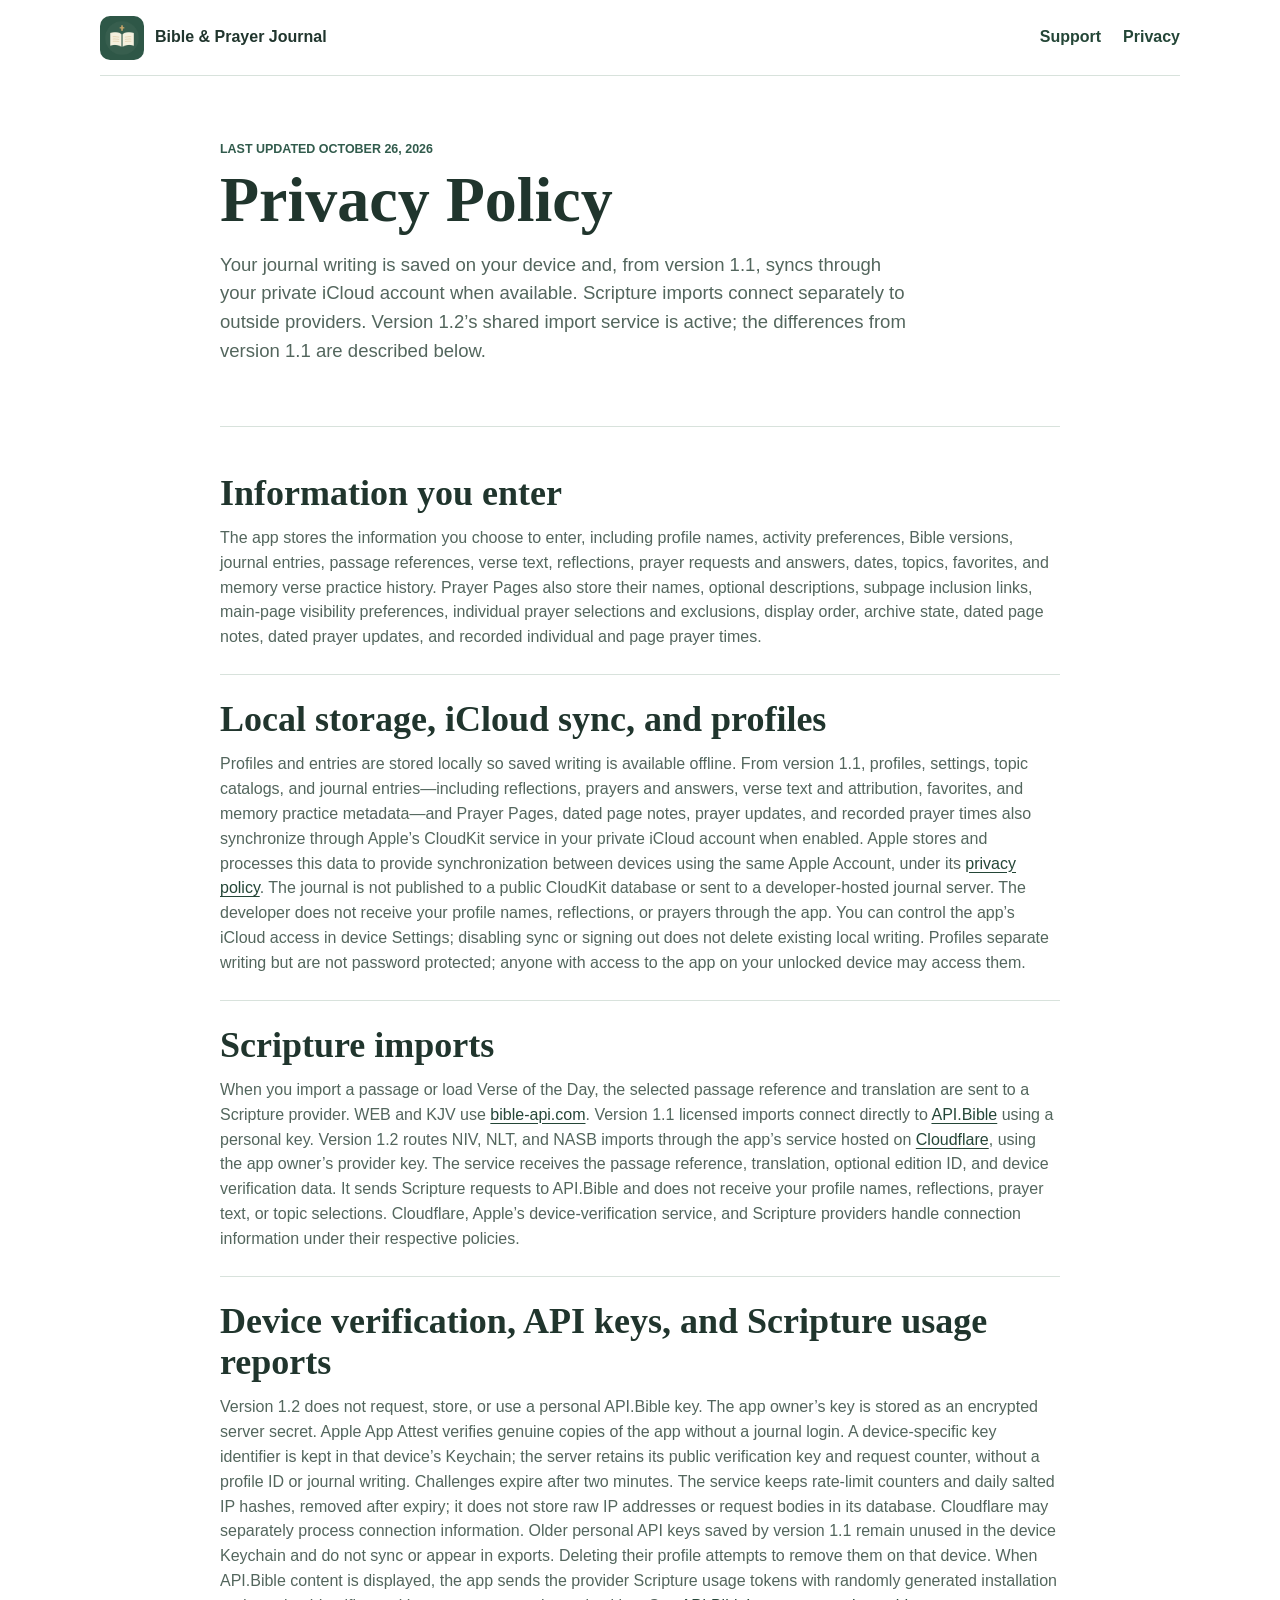
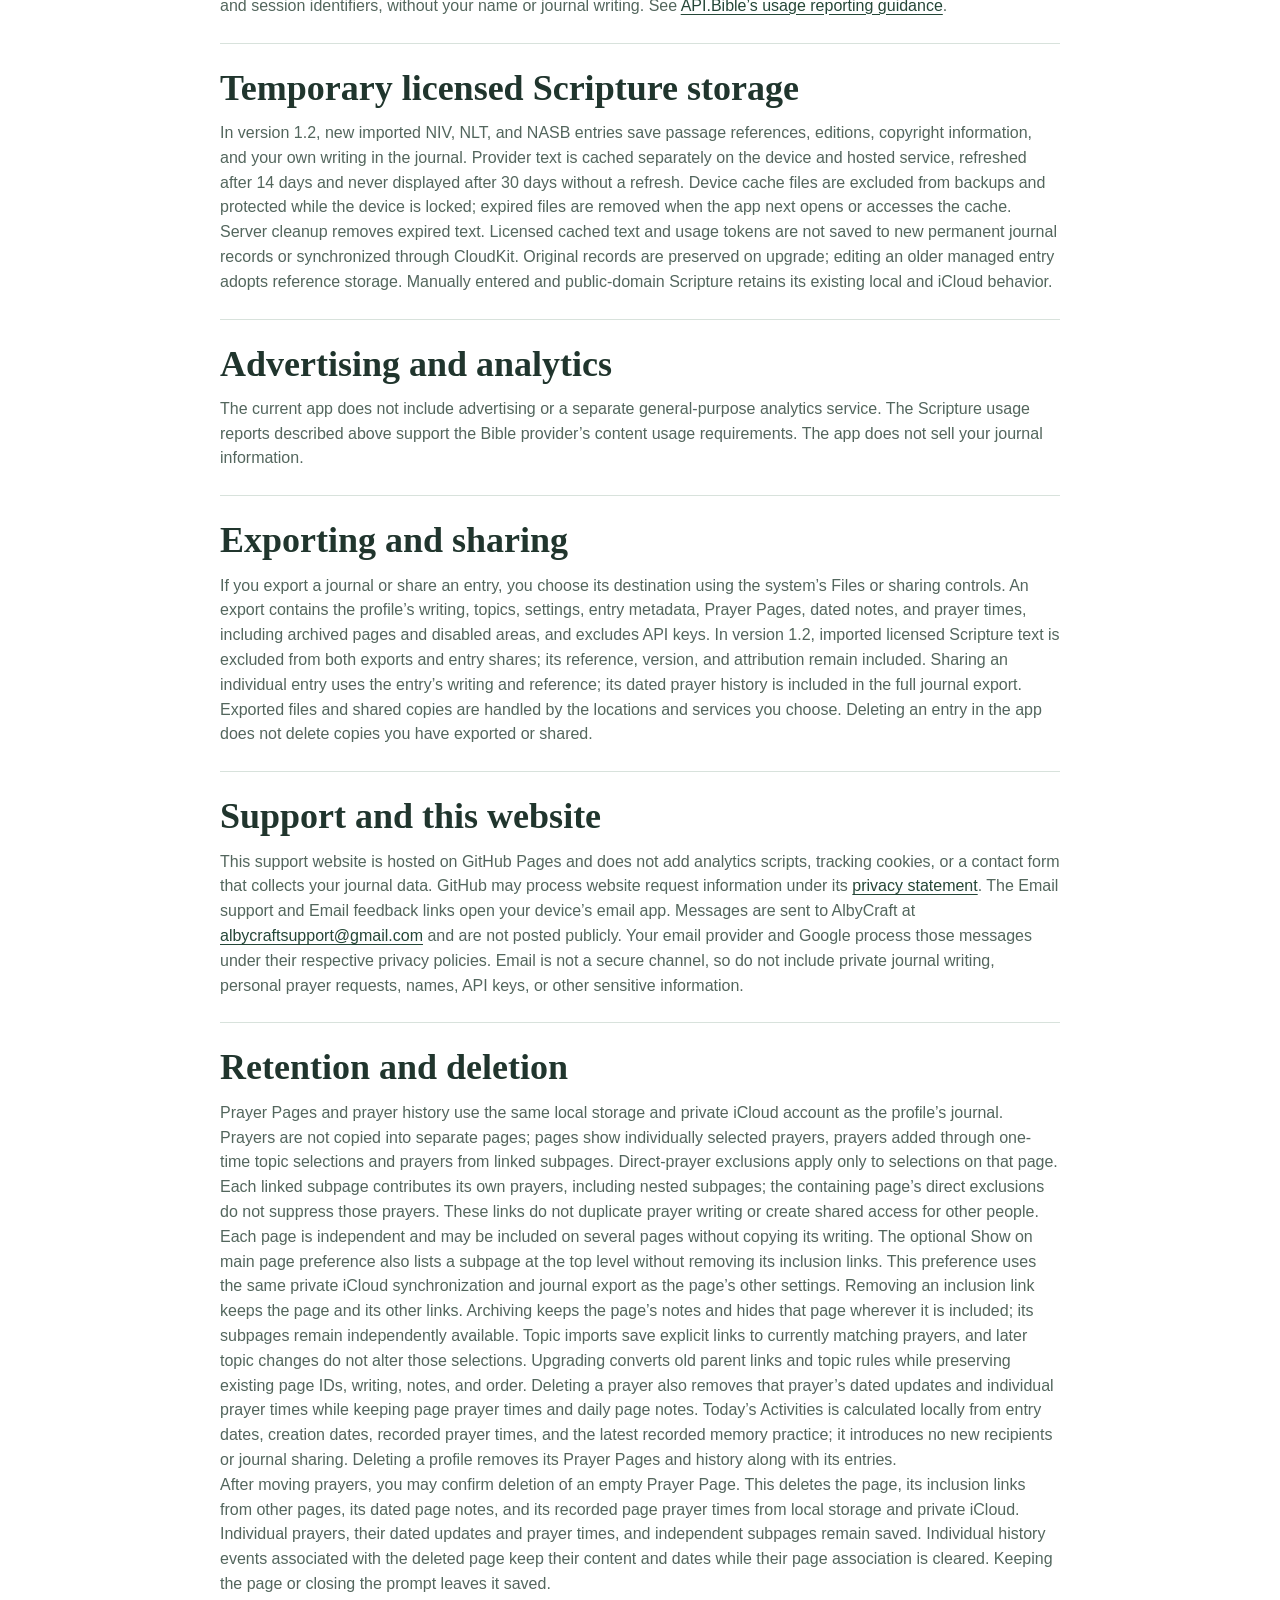
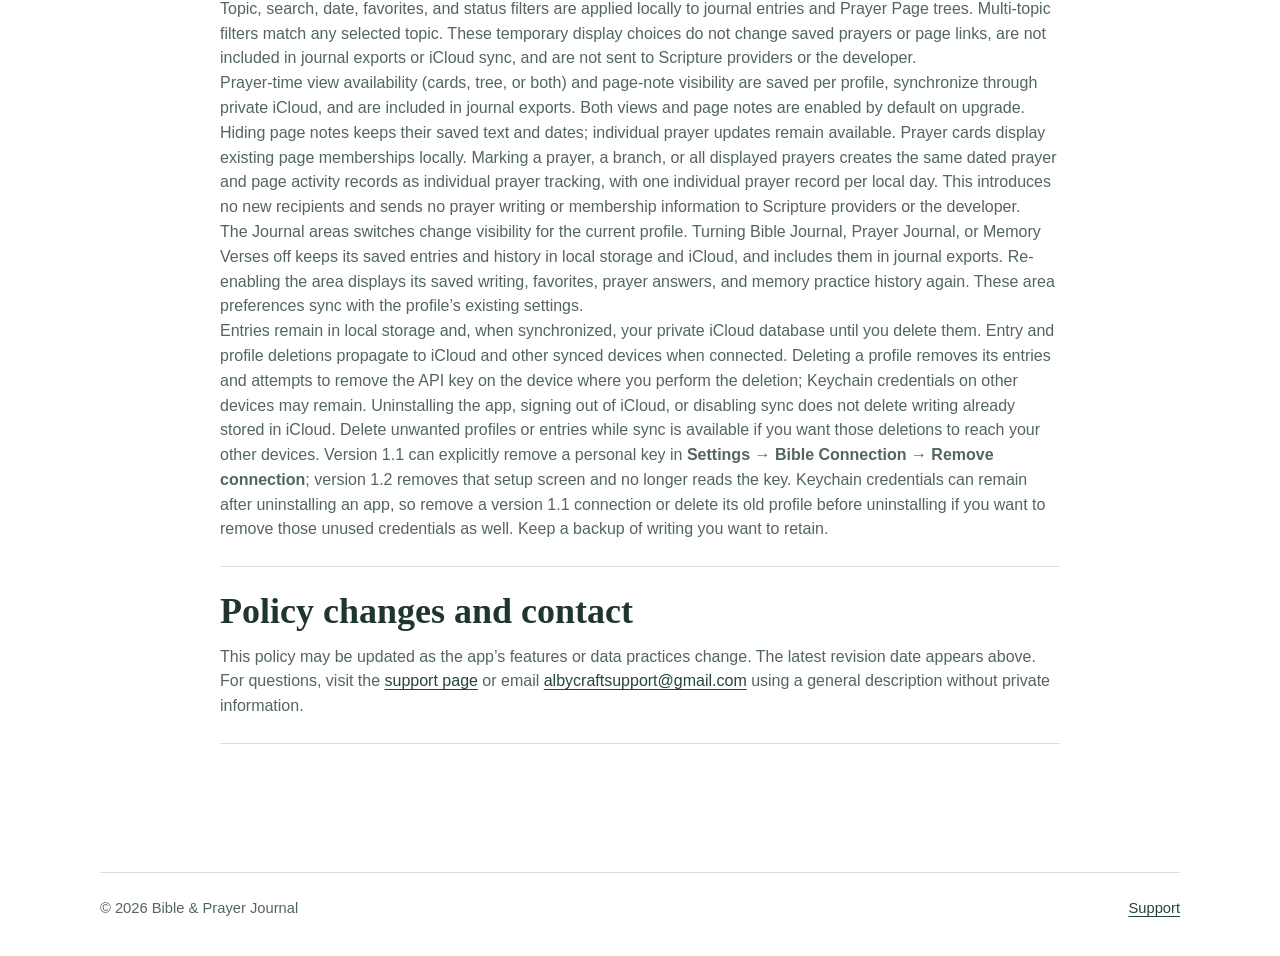
==== privacy.html @ 17ed434f "Document prayer cards, tree sessions, and profile settings" ====
<!doctype html>
<html lang="en">
<head>
  <meta charset="utf-8">
  <meta name="viewport" content="width=device-width, initial-scale=1">
  <meta name="description" content="Privacy policy for Bible & Prayer Journal for iPhone and iPad.">
  <meta name="theme-color" content="#315b4c">
  <title>Privacy Policy — Bible &amp; Prayer Journal</title>
  <link rel="icon" href="assets/app-icon.png">
  <link rel="stylesheet" href="styles.css">
</head>
<body>
  <a class="skip-link" href="#main">Skip to content</a>
  <header class="site-header">
    <a class="brand" href="./" aria-label="Bible and Prayer Journal Support home">
      <img src="assets/app-icon.png" alt="" width="44" height="44">
      <span>Bible &amp; Prayer Journal</span>
    </a>
    <nav aria-label="Support navigation">
      <a href="./">Support</a>
      <a href="privacy.html" aria-current="page">Privacy</a>
    </nav>
  </header>
  <main class="policy-page" id="main">
    <div class="policy-heading">
      <p class="eyebrow">Last updated October 26, 2026</p>
      <h1>Privacy Policy</h1>
      <p class="lead">Your journal writing is saved on your device and, from version 1.1, syncs through your private iCloud account when available. Scripture imports connect separately to outside providers. Version 1.2’s shared import service is active; the differences from version 1.1 are described below.</p>
    </div>
    <div class="policy-content">
      <section>
        <h2>Information you enter</h2>
        <p>The app stores the information you choose to enter, including profile names, activity preferences, Bible versions, journal entries, passage references, verse text, reflections, prayer requests and answers, dates, topics, favorites, and memory verse practice history. Prayer Pages also store their names, optional descriptions, subpage inclusion links, main-page visibility preferences, individual prayer selections and exclusions, display order, archive state, dated page notes, dated prayer updates, and recorded individual and page prayer times.</p>
      </section>
      <section>
        <h2>Local storage, iCloud sync, and profiles</h2>
        <p>Profiles and entries are stored locally so saved writing is available offline. From version 1.1, profiles, settings, topic catalogs, and journal entries—including reflections, prayers and answers, verse text and attribution, favorites, and memory practice metadata—and Prayer Pages, dated page notes, prayer updates, and recorded prayer times also synchronize through Apple’s CloudKit service in your private iCloud account when enabled. Apple stores and processes this data to provide synchronization between devices using the same Apple Account, under its <a href="https://www.apple.com/legal/privacy/">privacy policy</a>. The journal is not published to a public CloudKit database or sent to a developer-hosted journal server. The developer does not receive your profile names, reflections, or prayers through the app. You can control the app’s iCloud access in device Settings; disabling sync or signing out does not delete existing local writing. Profiles separate writing but are not password protected; anyone with access to the app on your unlocked device may access them.</p>
      </section>
      <section>
        <h2>Scripture imports</h2>
        <p>When you import a passage or load Verse of the Day, the selected passage reference and translation are sent to a Scripture provider. WEB and KJV use <a href="https://bible-api.com/">bible-api.com</a>. Version 1.1 licensed imports connect directly to <a href="https://api.bible/">API.Bible</a> using a personal key. Version 1.2 routes NIV, NLT, and NASB imports through the app’s service hosted on <a href="https://www.cloudflare.com/privacypolicy/">Cloudflare</a>, using the app owner’s provider key. The service receives the passage reference, translation, optional edition ID, and device verification data. It sends Scripture requests to API.Bible and does not receive your profile names, reflections, prayer text, or topic selections. Cloudflare, Apple’s device-verification service, and Scripture providers handle connection information under their respective policies.</p>
      </section>
      <section>
        <h2>Device verification, API keys, and Scripture usage reports</h2>
        <p>Version 1.2 does not request, store, or use a personal API.Bible key. The app owner’s key is stored as an encrypted server secret. Apple App Attest verifies genuine copies of the app without a journal login. A device-specific key identifier is kept in that device’s Keychain; the server retains its public verification key and request counter, without a profile ID or journal writing. Challenges expire after two minutes. The service keeps rate-limit counters and daily salted IP hashes, removed after expiry; it does not store raw IP addresses or request bodies in its database. Cloudflare may separately process connection information. Older personal API keys saved by version 1.1 remain unused in the device Keychain and do not sync or appear in exports. Deleting their profile attempts to remove them on that device. When API.Bible content is displayed, the app sends the provider Scripture usage tokens with randomly generated installation and session identifiers, without your name or journal writing. See <a href="https://docs.api.bible/resources/fair-use/">API.Bible’s usage reporting guidance</a>.</p>
      </section>
      <section>
        <h2>Temporary licensed Scripture storage</h2>
        <p>In version 1.2, new imported NIV, NLT, and NASB entries save passage references, editions, copyright information, and your own writing in the journal. Provider text is cached separately on the device and hosted service, refreshed after 14 days and never displayed after 30 days without a refresh. Device cache files are excluded from backups and protected while the device is locked; expired files are removed when the app next opens or accesses the cache. Server cleanup removes expired text. Licensed cached text and usage tokens are not saved to new permanent journal records or synchronized through CloudKit. Original records are preserved on upgrade; editing an older managed entry adopts reference storage. Manually entered and public-domain Scripture retains its existing local and iCloud behavior.</p>
      </section>
      <section>
        <h2>Advertising and analytics</h2>
        <p>The current app does not include advertising or a separate general-purpose analytics service. The Scripture usage reports described above support the Bible provider’s content usage requirements. The app does not sell your journal information.</p>
      </section>
      <section>
        <h2>Exporting and sharing</h2>
        <p>If you export a journal or share an entry, you choose its destination using the system’s Files or sharing controls. An export contains the profile’s writing, topics, settings, entry metadata, Prayer Pages, dated notes, and prayer times, including archived pages and disabled areas, and excludes API keys. In version 1.2, imported licensed Scripture text is excluded from both exports and entry shares; its reference, version, and attribution remain included. Sharing an individual entry uses the entry’s writing and reference; its dated prayer history is included in the full journal export. Exported files and shared copies are handled by the locations and services you choose. Deleting an entry in the app does not delete copies you have exported or shared.</p>
      </section>
      <section>
        <h2>Support and this website</h2>
        <p>This support website is hosted on GitHub Pages and does not add analytics scripts, tracking cookies, or a contact form that collects your journal data. GitHub may process website request information under its <a href="https://docs.github.com/en/site-policy/privacy-policies/github-general-privacy-statement">privacy statement</a>. The Email support and Email feedback links open your device’s email app. Messages are sent to AlbyCraft at <a href="mailto:albycraftsupport@gmail.com">albycraftsupport@gmail.com</a> and are not posted publicly. Your email provider and Google process those messages under their respective privacy policies. Email is not a secure channel, so do not include private journal writing, personal prayer requests, names, API keys, or other sensitive information.</p>
      </section>
      <section>
        <h2>Retention and deletion</h2>
        <p>Prayer Pages and prayer history use the same local storage and private iCloud account as the profile’s journal. Prayers are not copied into separate pages; pages show individually selected prayers, prayers added through one-time topic selections and prayers from linked subpages. Direct-prayer exclusions apply only to selections on that page. Each linked subpage contributes its own prayers, including nested subpages; the containing page’s direct exclusions do not suppress those prayers. These links do not duplicate prayer writing or create shared access for other people. Each page is independent and may be included on several pages without copying its writing. The optional Show on main page preference also lists a subpage at the top level without removing its inclusion links. This preference uses the same private iCloud synchronization and journal export as the page’s other settings. Removing an inclusion link keeps the page and its other links. Archiving keeps the page’s notes and hides that page wherever it is included; its subpages remain independently available. Topic imports save explicit links to currently matching prayers, and later topic changes do not alter those selections. Upgrading converts old parent links and topic rules while preserving existing page IDs, writing, notes, and order. Deleting a prayer also removes that prayer’s dated updates and individual prayer times while keeping page prayer times and daily page notes. Today’s Activities is calculated locally from entry dates, creation dates, recorded prayer times, and the latest recorded memory practice; it introduces no new recipients or journal sharing. Deleting a profile removes its Prayer Pages and history along with its entries.</p>
        <p>After moving prayers, you may confirm deletion of an empty Prayer Page. This deletes the page, its inclusion links from other pages, its dated page notes, and its recorded page prayer times from local storage and private iCloud. Individual prayers, their dated updates and prayer times, and independent subpages remain saved. Individual history events associated with the deleted page keep their content and dates while their page association is cleared. Keeping the page or closing the prompt leaves it saved.</p>
        <p>Topic, search, date, favorites, and status filters are applied locally to journal entries and Prayer Page trees. Multi-topic filters match any selected topic. These temporary display choices do not change saved prayers or page links, are not included in journal exports or iCloud sync, and are not sent to Scripture providers or the developer.</p>
        <p>Prayer-time view availability (cards, tree, or both) and page-note visibility are saved per profile, synchronize through private iCloud, and are included in journal exports. Both views and page notes are enabled by default on upgrade. Hiding page notes keeps their saved text and dates; individual prayer updates remain available. Prayer cards display existing page memberships locally. Marking a prayer, a branch, or all displayed prayers creates the same dated prayer and page activity records as individual prayer tracking, with one individual prayer record per local day. This introduces no new recipients and sends no prayer writing or membership information to Scripture providers or the developer.</p>
        <p>The Journal areas switches change visibility for the current profile. Turning Bible Journal, Prayer Journal, or Memory Verses off keeps its saved entries and history in local storage and iCloud, and includes them in journal exports. Re-enabling the area displays its saved writing, favorites, prayer answers, and memory practice history again. These area preferences sync with the profile’s existing settings.</p>
        <p>Entries remain in local storage and, when synchronized, your private iCloud database until you delete them. Entry and profile deletions propagate to iCloud and other synced devices when connected. Deleting a profile removes its entries and attempts to remove the API key on the device where you perform the deletion; Keychain credentials on other devices may remain. Uninstalling the app, signing out of iCloud, or disabling sync does not delete writing already stored in iCloud. Delete unwanted profiles or entries while sync is available if you want those deletions to reach your other devices. Version 1.1 can explicitly remove a personal key in <strong>Settings → Bible Connection → Remove connection</strong>; version 1.2 removes that setup screen and no longer reads the key. Keychain credentials can remain after uninstalling an app, so remove a version 1.1 connection or delete its old profile before uninstalling if you want to remove those unused credentials as well. Keep a backup of writing you want to retain.</p>
      </section>
      <section>
        <h2>Policy changes and contact</h2>
        <p>This policy may be updated as the app’s features or data practices change. The latest revision date appears above. For questions, visit the <a href="./">support page</a> or email <a href="mailto:albycraftsupport@gmail.com?subject=Bible%20%26%20Prayer%20Journal%20Privacy%20Question">albycraftsupport@gmail.com</a> using a general description without private information.</p>
      </section>
    </div>
  </main>
  <footer>
    <span>&copy; 2026 Bible &amp; Prayer Journal</span>
    <a href="./">Support</a>
  </footer>
</body>
</html>
---- styles.css ----
:root {
  color-scheme: light;
  --ink: #20352d;
  --muted: #53665d;
  --surface: #ffffff;
  --soft: #edf3ef;
  --line: #d8e2dc;
  --teal: #315b4c;
  --teal-dark: #244637;
  --coral: #885c2a;
  --focus: #005fcc;
  font-family: -apple-system, BlinkMacSystemFont, "Segoe UI", sans-serif;
}

* {
  box-sizing: border-box;
}

html {
  scroll-behavior: smooth;
}

body {
  margin: 0;
  color: var(--ink);
  background: var(--surface);
  line-height: 1.55;
}

a {
  color: var(--teal-dark);
  text-underline-offset: 3px;
}

a:focus-visible {
  outline: 3px solid var(--focus);
  outline-offset: 3px;
}

.skip-link {
  position: absolute;
  top: -80px;
  left: 16px;
  z-index: 10;
  background: #fff;
  padding: 10px 16px;
}

.skip-link:focus {
  top: 8px;
}

h1, h2 {
  font-family: Georgia, "Times New Roman", serif;
  font-weight: 600;
}

.site-header,
main,
footer {
  width: min(1080px, calc(100% - 40px));
  margin-inline: auto;
}

.site-header {
  min-height: 76px;
  display: flex;
  align-items: center;
  justify-content: space-between;
  gap: 24px;
  border-bottom: 1px solid var(--line);
}

.brand {
  display: inline-flex;
  align-items: center;
  gap: 11px;
  color: var(--ink);
  font-weight: 750;
  text-decoration: none;
}

.brand img {
  border-radius: 10px;
}

nav {
  display: flex;
  gap: 22px;
}

nav a {
  font-weight: 650;
  text-decoration: none;
}

.intro {
  min-height: 410px;
  display: grid;
  grid-template-columns: minmax(0, 1fr) auto;
  align-items: center;
  gap: clamp(40px, 9vw, 120px);
  padding-block: 58px 42px;
}

.intro-copy {
  max-width: 680px;
}

.eyebrow {
  margin: 0 0 8px;
  color: var(--teal);
  font-size: 0.78rem;
  font-weight: 800;
  text-transform: uppercase;
}

h1,
h2,
h3,
p {
  margin-top: 0;
}

h1 {
  margin-bottom: 18px;
  font-size: clamp(2.4rem, 6vw, 4.6rem);
  line-height: 1.02;
  letter-spacing: 0;
}

h2 {
  margin-bottom: 12px;
  font-size: clamp(1.55rem, 3vw, 2.25rem);
  line-height: 1.15;
  letter-spacing: 0;
}

h3 {
  margin-bottom: 8px;
  font-size: 1.08rem;
  line-height: 1.3;
  letter-spacing: 0;
}

.lead {
  max-width: 690px;
  margin-bottom: 28px;
  color: var(--muted);
  font-size: 1.16rem;
}

.app-icon {
  width: clamp(120px, 20vw, 180px);
  height: auto;
  border-radius: 28px;
  box-shadow: 0 18px 42px rgba(23, 49, 58, 0.18);
}

.primary-action,
.secondary-action,
.feedback-action {
  display: inline-flex;
  min-height: 48px;
  align-items: center;
  justify-content: center;
  padding: 11px 18px;
  border-radius: 7px;
  font-weight: 750;
  text-decoration: none;
}

.primary-action {
  color: #ffffff;
  background: var(--teal);
}

.primary-action:hover {
  background: var(--teal-dark);
}

.secondary-action {
  color: var(--ink);
  background: #ffffff;
  border: 1px solid var(--line);
}

.feedback-action {
  color: #ffffff;
  background: var(--coral);
}

.feedback-action:hover {
  background: #6b451e;
}

.support-notice {
  padding: 17px 20px;
  border-left: 4px solid var(--coral);
  background: #fbf6ed;
}

.support-notice strong {
  display: block;
}

.help-section {
  padding-block: 76px;
}

.section-heading {
  margin-bottom: 30px;
}

.faq-grid {
  display: grid;
  grid-template-columns: repeat(2, minmax(0, 1fr));
  gap: 14px;
}

.faq-item {
  padding: 22px;
  border: 1px solid var(--line);
  border-radius: 8px;
  background: #ffffff;
}

.faq-item p,
.contact-section p,
.feedback-section p,
.policy-content p {
  margin-bottom: 0;
  color: var(--muted);
}

.contact-section {
  display: flex;
  align-items: center;
  justify-content: space-between;
  gap: 32px;
  padding: 34px;
  border-radius: 8px;
  background: var(--soft);
}

.feedback-section {
  display: grid;
  grid-template-columns: minmax(0, 1fr) auto;
  align-items: center;
  gap: 40px;
  padding-block: 40px;
  border-block: 1px solid var(--line);
}

.feedback-section > div {
  max-width: 720px;
}

.feedback-privacy {
  padding-top: 14px;
  font-size: 0.94rem;
}

.feedback-privacy strong {
  color: var(--ink);
}

.contact-section div {
  max-width: 680px;
}

.policy-page {
  max-width: 840px;
}

.policy-heading {
  padding-block: 64px 32px;
  border-bottom: 1px solid var(--line);
}

.policy-heading h1 {
  font-size: clamp(2.3rem, 6vw, 4rem);
}

.policy-content {
  padding-block: 22px 58px;
}

.policy-content section {
  padding-block: 24px;
  border-bottom: 1px solid var(--line);
}

footer {
  display: flex;
  justify-content: space-between;
  gap: 20px;
  margin-top: 70px;
  padding-block: 24px 36px;
  border-top: 1px solid var(--line);
  color: var(--muted);
  font-size: 0.92rem;
}

@media (max-width: 680px) {
  .site-header,
  main,
  footer {
    width: min(100% - 28px, 1080px);
  }

  .site-header {
    min-height: 68px;
  }

  .brand span {
    display: none;
  }

  .intro {
    min-height: auto;
    grid-template-columns: 1fr;
    gap: 30px;
    padding-block: 44px 34px;
  }

  .app-icon {
    grid-row: 1;
    width: 104px;
    border-radius: 22px;
  }

  .faq-grid {
    grid-template-columns: 1fr;
  }

  .contact-section {
    align-items: flex-start;
    flex-direction: column;
    padding: 24px;
  }

  .feedback-section {
    grid-template-columns: 1fr;
    gap: 22px;
  }

  footer {
    align-items: flex-start;
    flex-direction: column;
  }
}

@media (prefers-reduced-motion: reduce) {
  html {
    scroll-behavior: auto;
  }
}
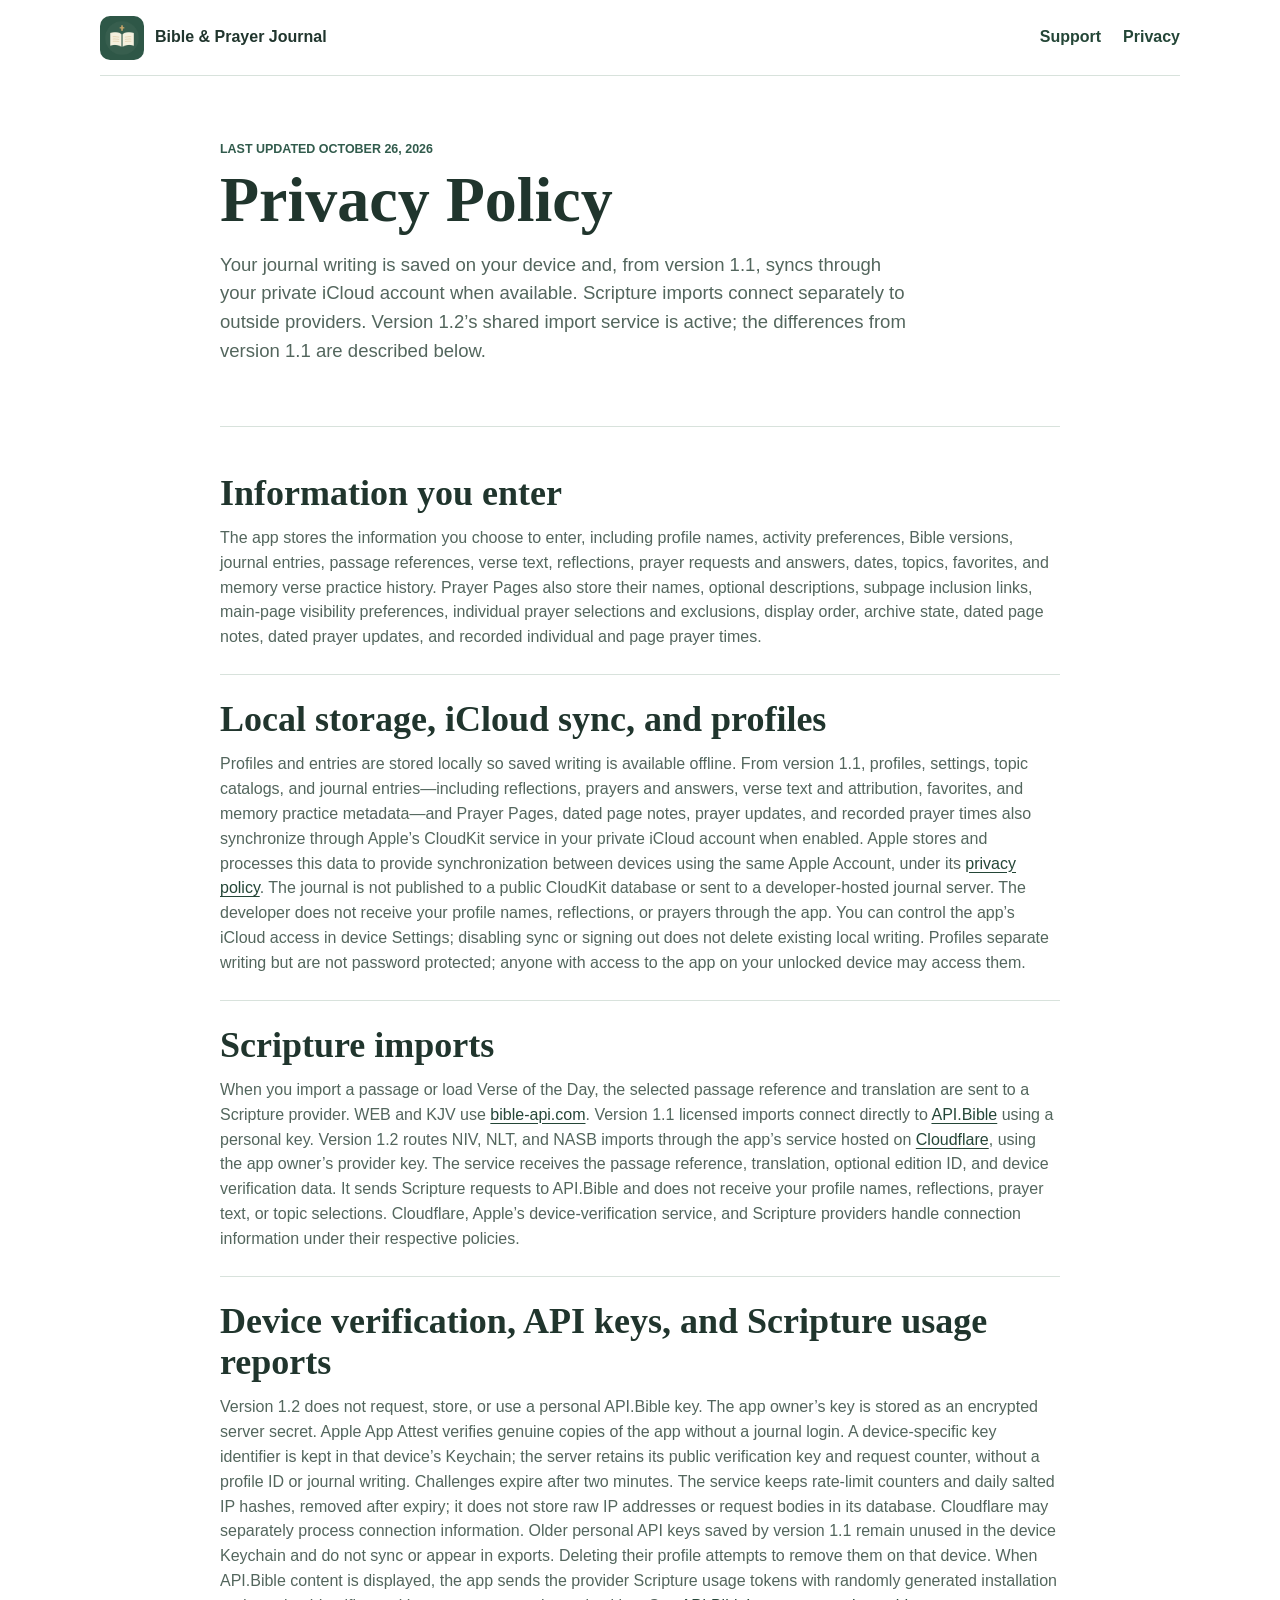
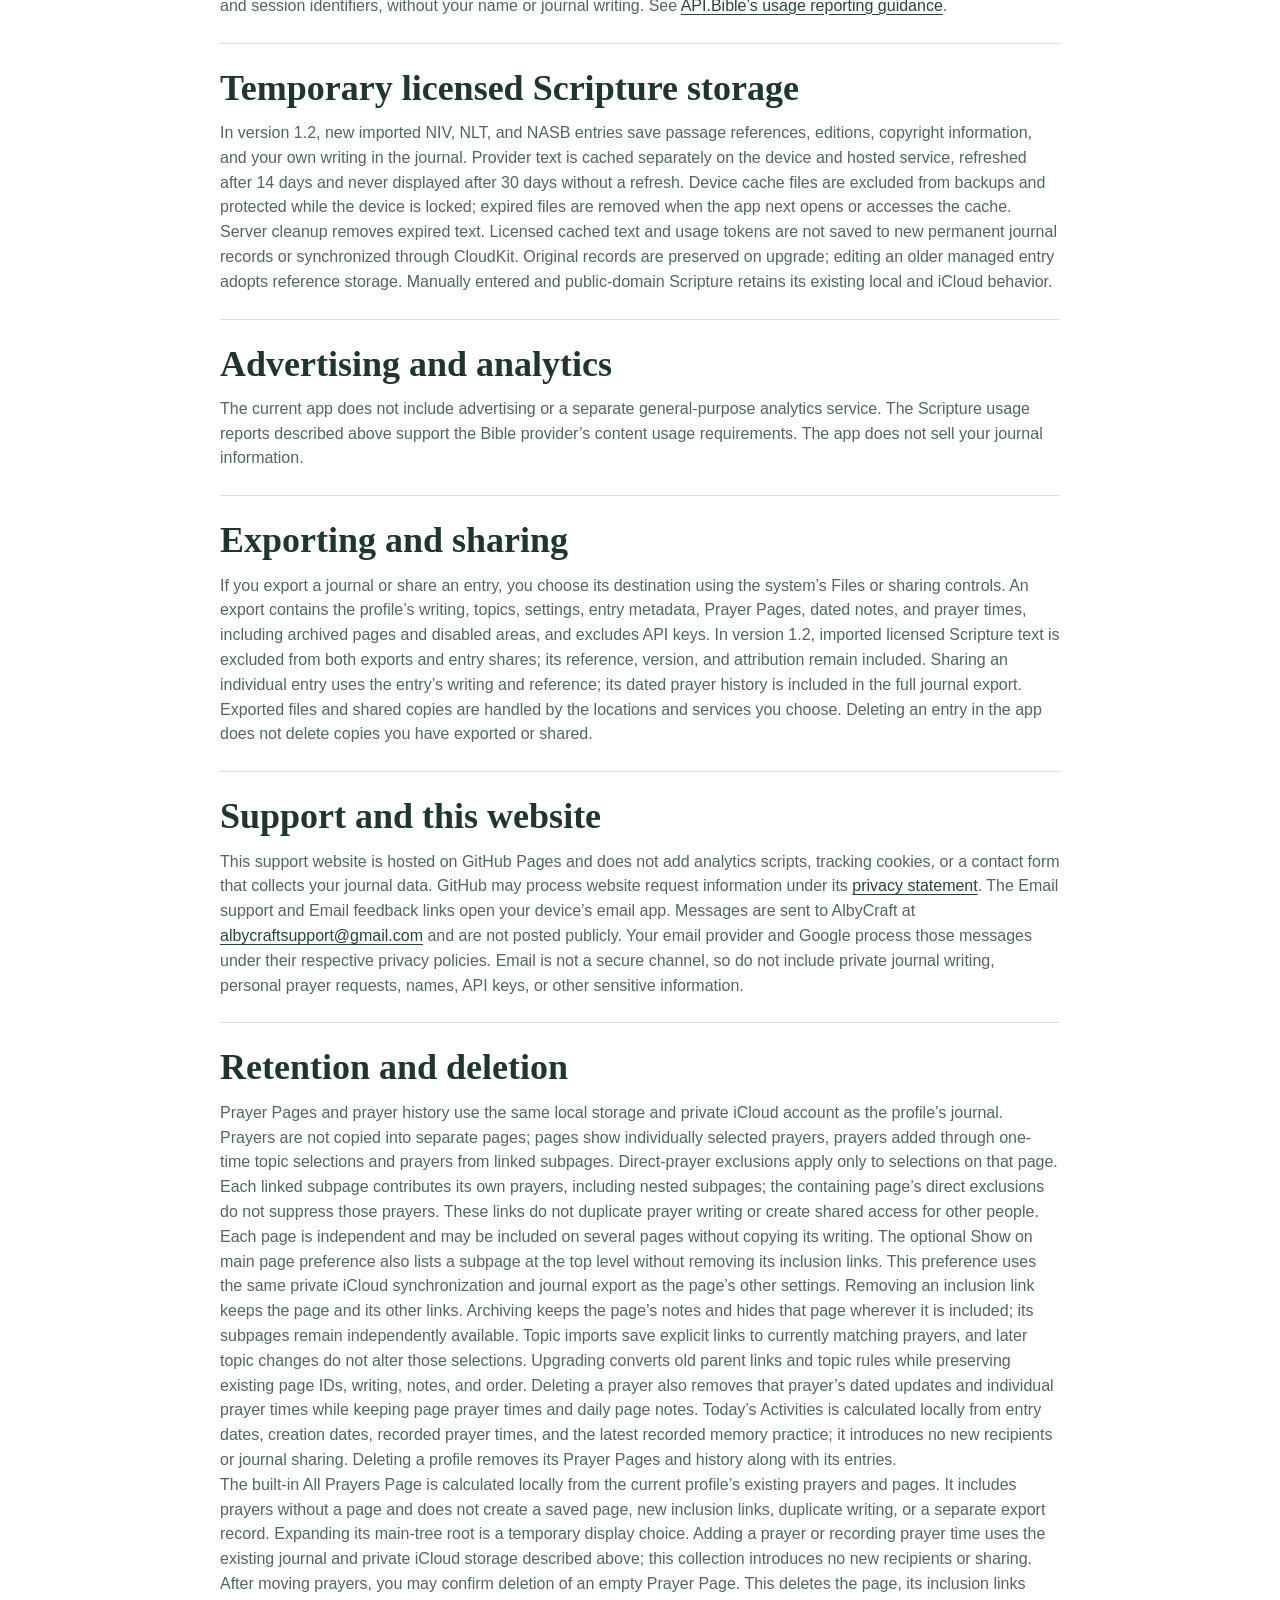
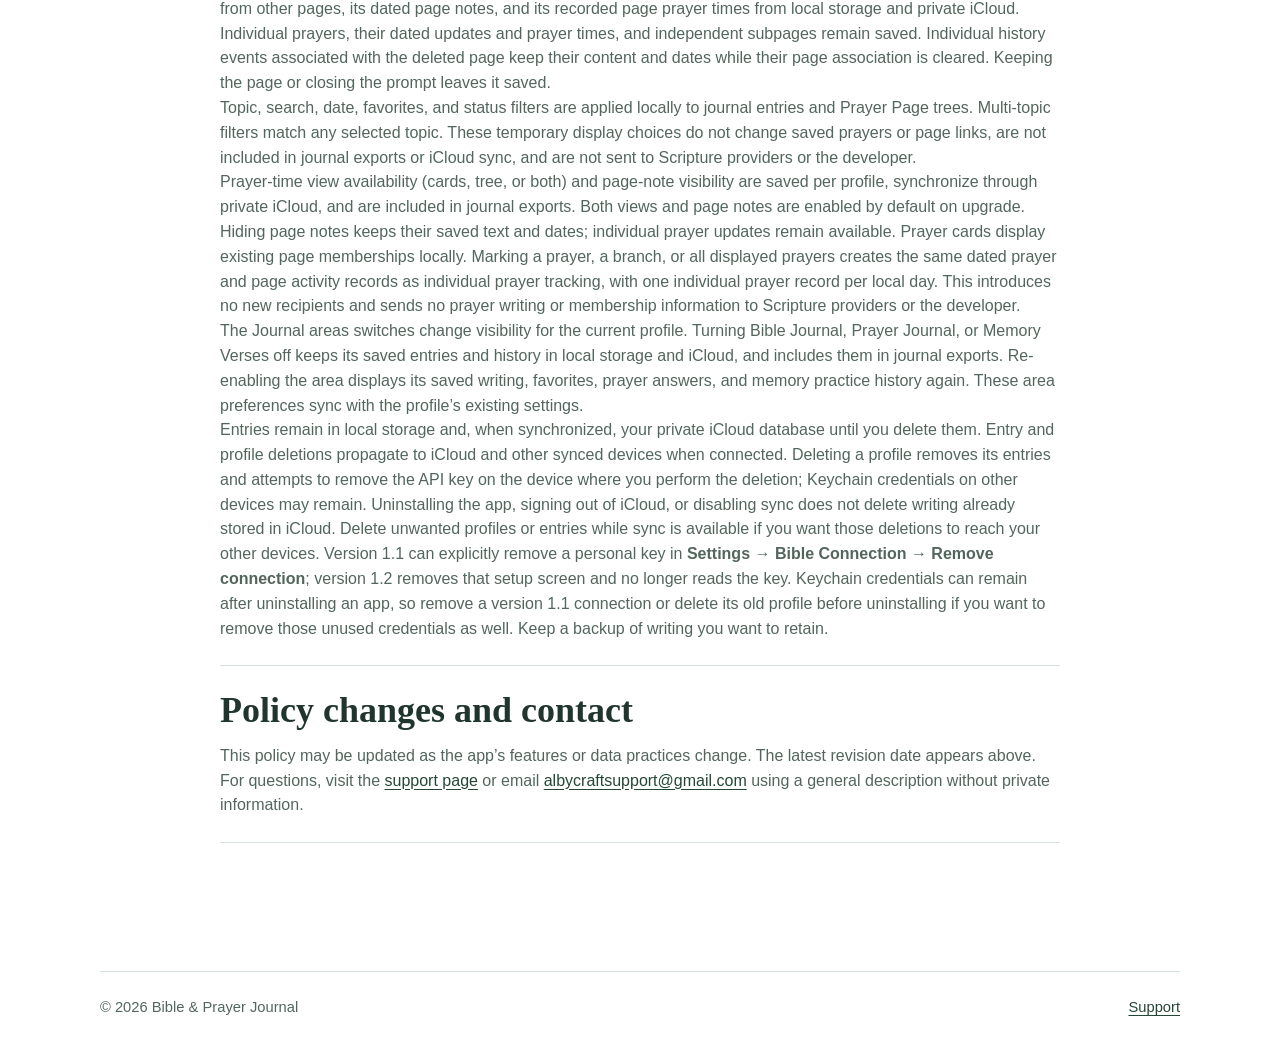
==== commit d90ad3df: "Document the built-in All Prayers Page and expanded root" ====
--- a/privacy.html
+++ b/privacy.html
@@ -63,6 +63,7 @@
       <section>
         <h2>Retention and deletion</h2>
         <p>Prayer Pages and prayer history use the same local storage and private iCloud account as the profile’s journal. Prayers are not copied into separate pages; pages show individually selected prayers, prayers added through one-time topic selections and prayers from linked subpages. Direct-prayer exclusions apply only to selections on that page. Each linked subpage contributes its own prayers, including nested subpages; the containing page’s direct exclusions do not suppress those prayers. These links do not duplicate prayer writing or create shared access for other people. Each page is independent and may be included on several pages without copying its writing. The optional Show on main page preference also lists a subpage at the top level without removing its inclusion links. This preference uses the same private iCloud synchronization and journal export as the page’s other settings. Removing an inclusion link keeps the page and its other links. Archiving keeps the page’s notes and hides that page wherever it is included; its subpages remain independently available. Topic imports save explicit links to currently matching prayers, and later topic changes do not alter those selections. Upgrading converts old parent links and topic rules while preserving existing page IDs, writing, notes, and order. Deleting a prayer also removes that prayer’s dated updates and individual prayer times while keeping page prayer times and daily page notes. Today’s Activities is calculated locally from entry dates, creation dates, recorded prayer times, and the latest recorded memory practice; it introduces no new recipients or journal sharing. Deleting a profile removes its Prayer Pages and history along with its entries.</p>
+        <p>The built-in All Prayers Page is calculated locally from the current profile’s existing prayers and pages. It includes prayers without a page and does not create a saved page, new inclusion links, duplicate writing, or a separate export record. Expanding its main-tree root is a temporary display choice. Adding a prayer or recording prayer time uses the existing journal and private iCloud storage described above; this collection introduces no new recipients or sharing.</p>
         <p>After moving prayers, you may confirm deletion of an empty Prayer Page. This deletes the page, its inclusion links from other pages, its dated page notes, and its recorded page prayer times from local storage and private iCloud. Individual prayers, their dated updates and prayer times, and independent subpages remain saved. Individual history events associated with the deleted page keep their content and dates while their page association is cleared. Keeping the page or closing the prompt leaves it saved.</p>
         <p>Topic, search, date, favorites, and status filters are applied locally to journal entries and Prayer Page trees. Multi-topic filters match any selected topic. These temporary display choices do not change saved prayers or page links, are not included in journal exports or iCloud sync, and are not sent to Scripture providers or the developer.</p>
         <p>Prayer-time view availability (cards, tree, or both) and page-note visibility are saved per profile, synchronize through private iCloud, and are included in journal exports. Both views and page notes are enabled by default on upgrade. Hiding page notes keeps their saved text and dates; individual prayer updates remain available. Prayer cards display existing page memberships locally. Marking a prayer, a branch, or all displayed prayers creates the same dated prayer and page activity records as individual prayer tracking, with one individual prayer record per local day. This introduces no new recipients and sends no prayer writing or membership information to Scripture providers or the developer.</p>
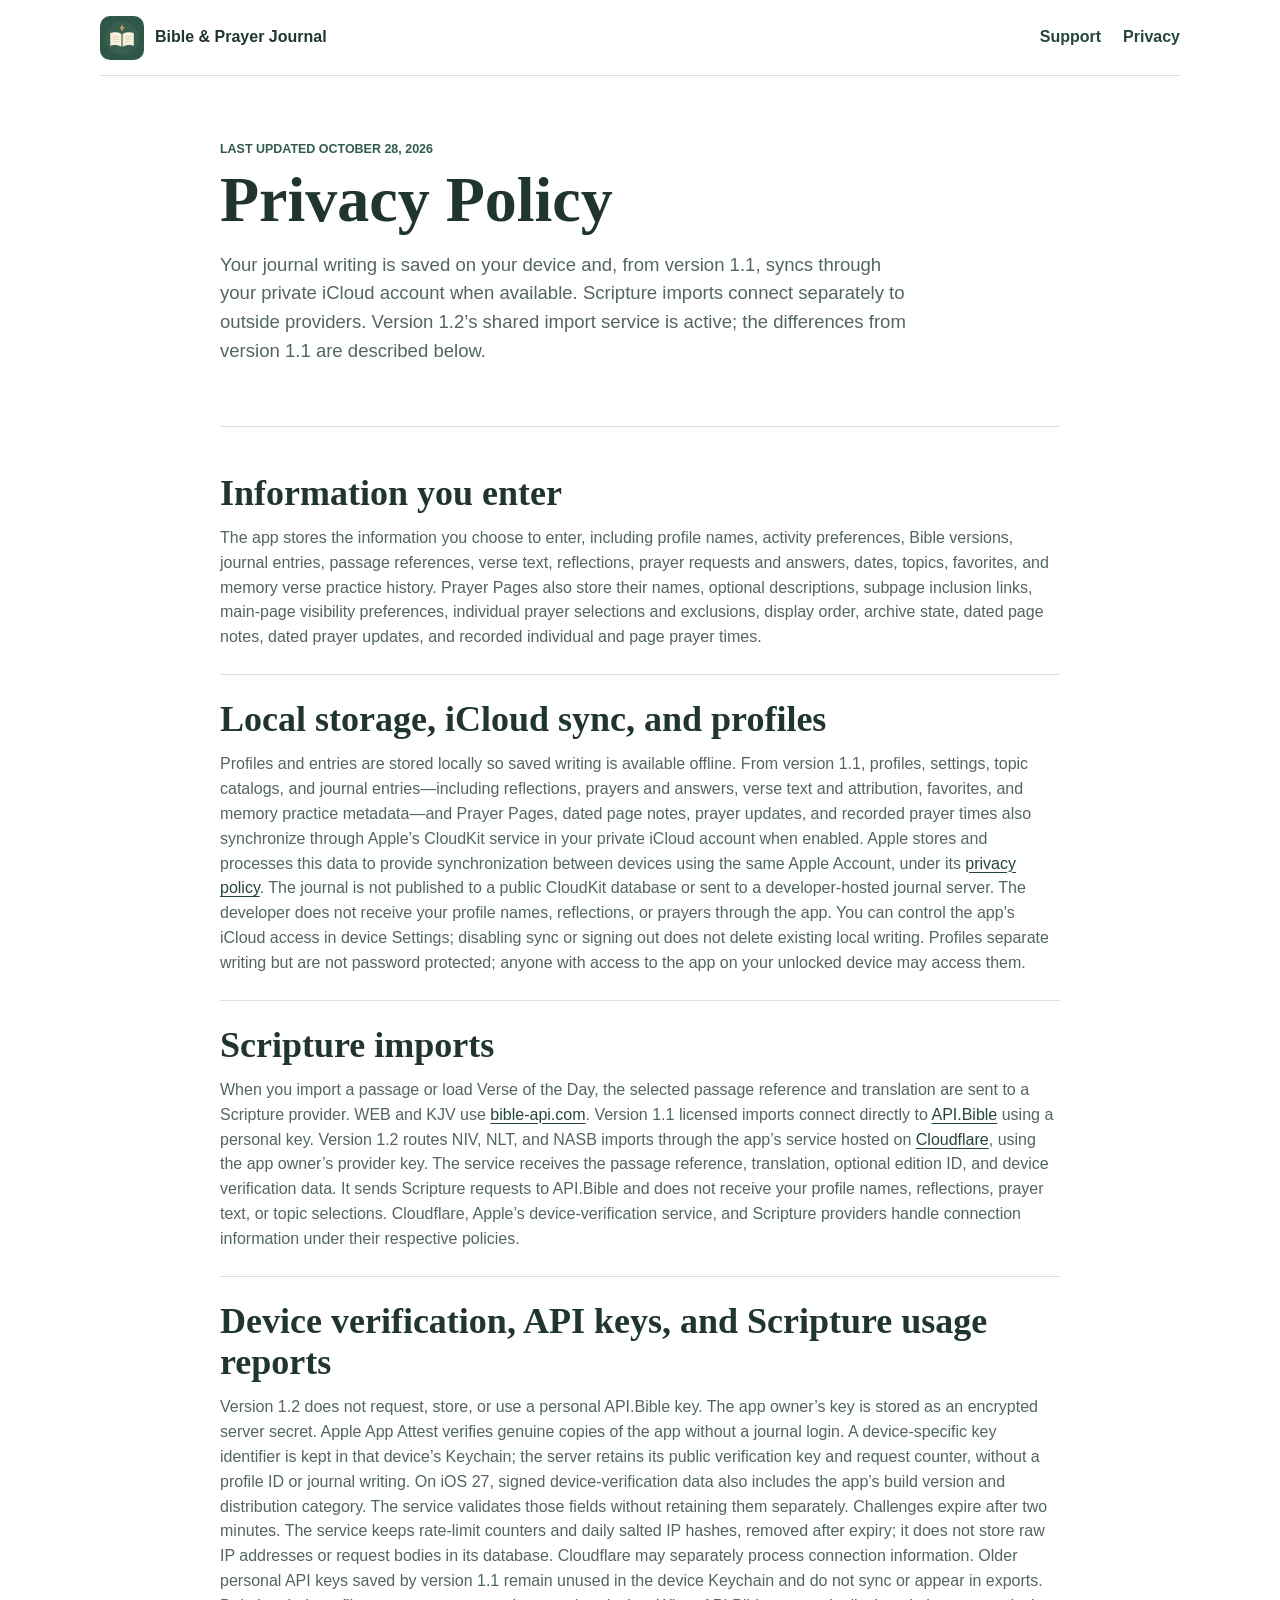
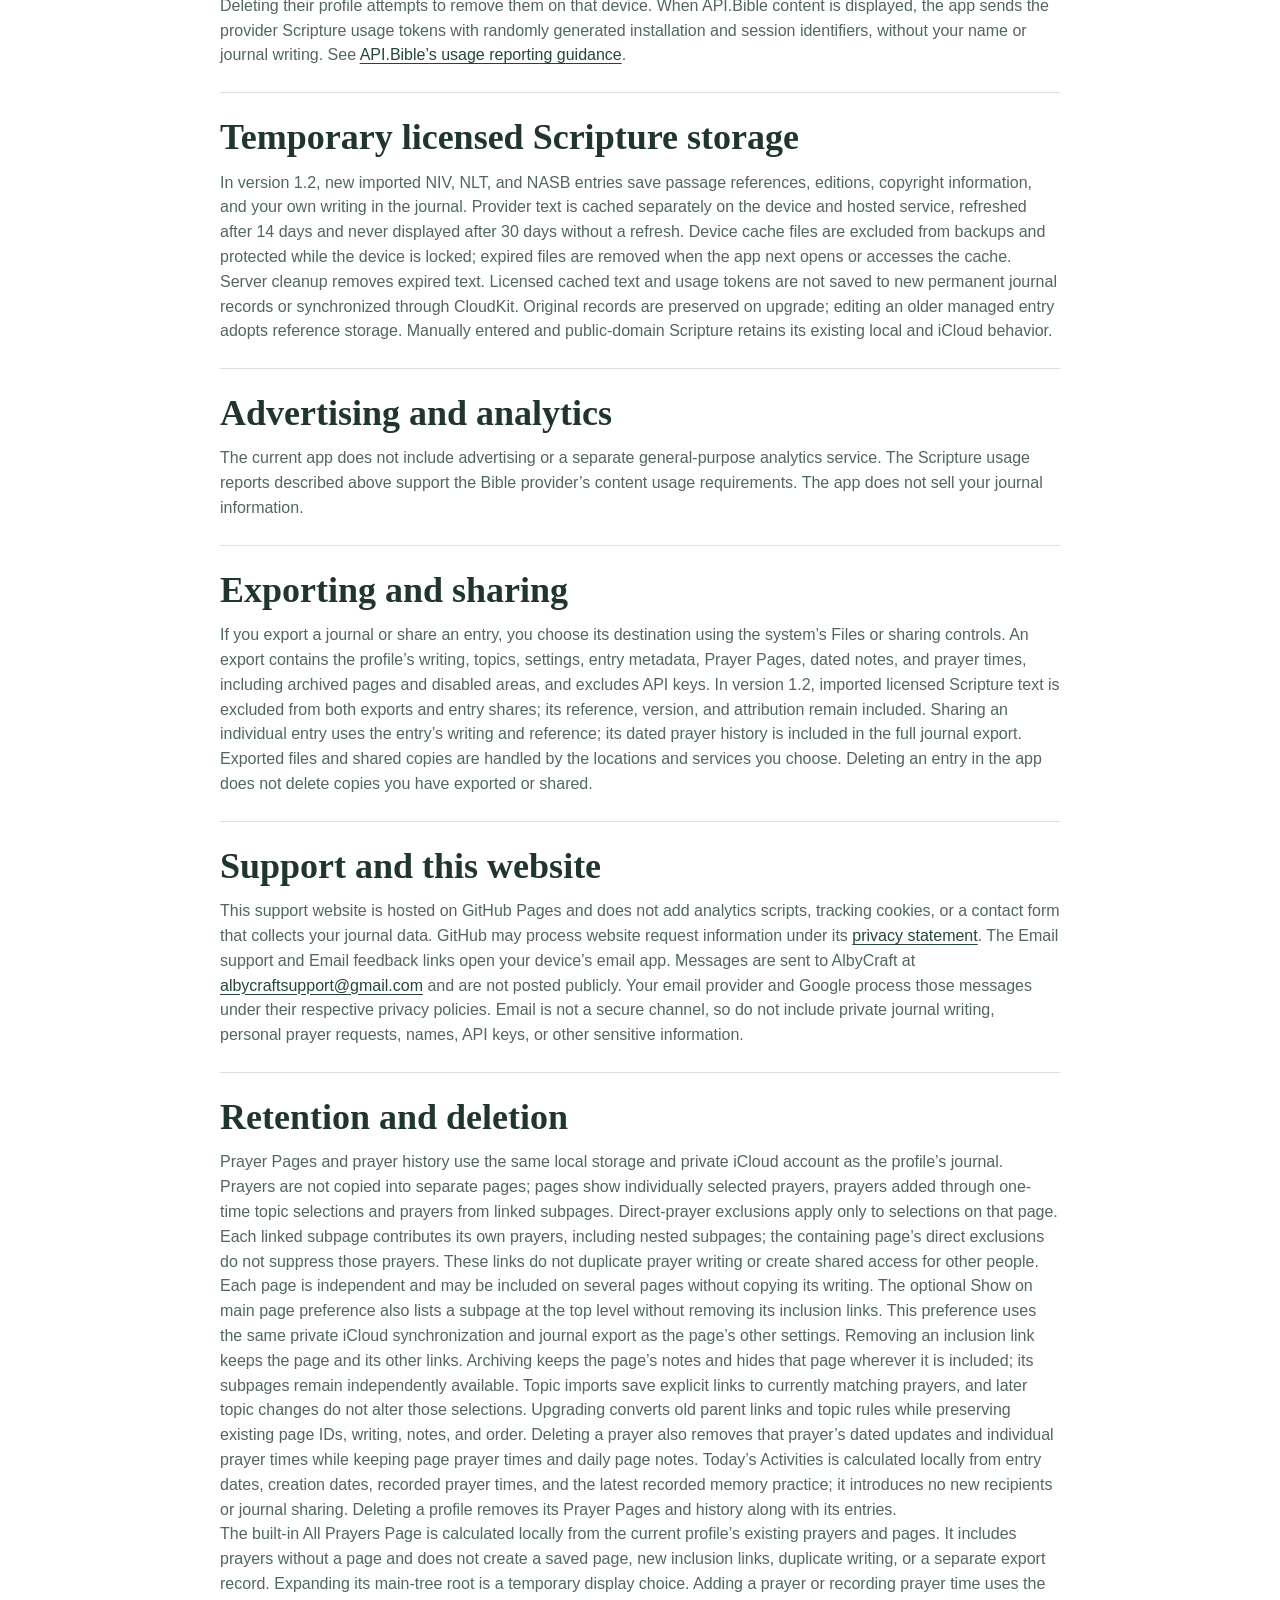
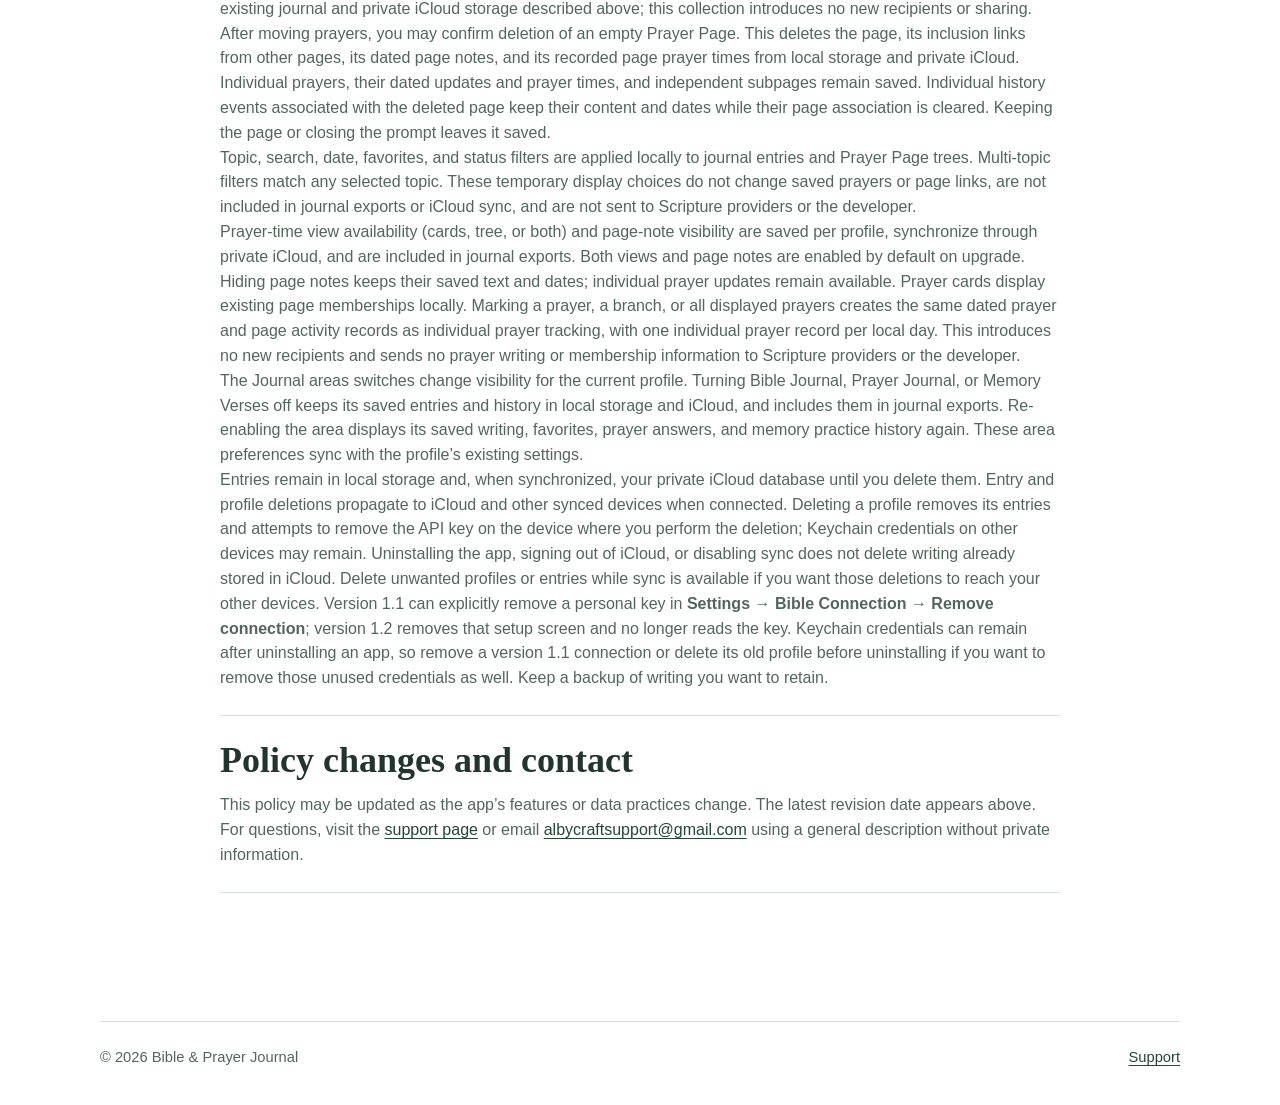
==== commit 7aefa48a: "Document iOS 27 Bible import verification fix" ====
--- a/privacy.html
+++ b/privacy.html
@@ -23,7 +23,7 @@
   </header>
   <main class="policy-page" id="main">
     <div class="policy-heading">
-      <p class="eyebrow">Last updated October 26, 2026</p>
+      <p class="eyebrow">Last updated October 28, 2026</p>
       <h1>Privacy Policy</h1>
       <p class="lead">Your journal writing is saved on your device and, from version 1.1, syncs through your private iCloud account when available. Scripture imports connect separately to outside providers. Version 1.2’s shared import service is active; the differences from version 1.1 are described below.</p>
     </div>
@@ -42,7 +42,7 @@
       </section>
       <section>
         <h2>Device verification, API keys, and Scripture usage reports</h2>
-        <p>Version 1.2 does not request, store, or use a personal API.Bible key. The app owner’s key is stored as an encrypted server secret. Apple App Attest verifies genuine copies of the app without a journal login. A device-specific key identifier is kept in that device’s Keychain; the server retains its public verification key and request counter, without a profile ID or journal writing. Challenges expire after two minutes. The service keeps rate-limit counters and daily salted IP hashes, removed after expiry; it does not store raw IP addresses or request bodies in its database. Cloudflare may separately process connection information. Older personal API keys saved by version 1.1 remain unused in the device Keychain and do not sync or appear in exports. Deleting their profile attempts to remove them on that device. When API.Bible content is displayed, the app sends the provider Scripture usage tokens with randomly generated installation and session identifiers, without your name or journal writing. See <a href="https://docs.api.bible/resources/fair-use/">API.Bible’s usage reporting guidance</a>.</p>
+        <p>Version 1.2 does not request, store, or use a personal API.Bible key. The app owner’s key is stored as an encrypted server secret. Apple App Attest verifies genuine copies of the app without a journal login. A device-specific key identifier is kept in that device’s Keychain; the server retains its public verification key and request counter, without a profile ID or journal writing. On iOS 27, signed device-verification data also includes the app’s build version and distribution category. The service validates those fields without retaining them separately. Challenges expire after two minutes. The service keeps rate-limit counters and daily salted IP hashes, removed after expiry; it does not store raw IP addresses or request bodies in its database. Cloudflare may separately process connection information. Older personal API keys saved by version 1.1 remain unused in the device Keychain and do not sync or appear in exports. Deleting their profile attempts to remove them on that device. When API.Bible content is displayed, the app sends the provider Scripture usage tokens with randomly generated installation and session identifiers, without your name or journal writing. See <a href="https://docs.api.bible/resources/fair-use/">API.Bible’s usage reporting guidance</a>.</p>
       </section>
       <section>
         <h2>Temporary licensed Scripture storage</h2>
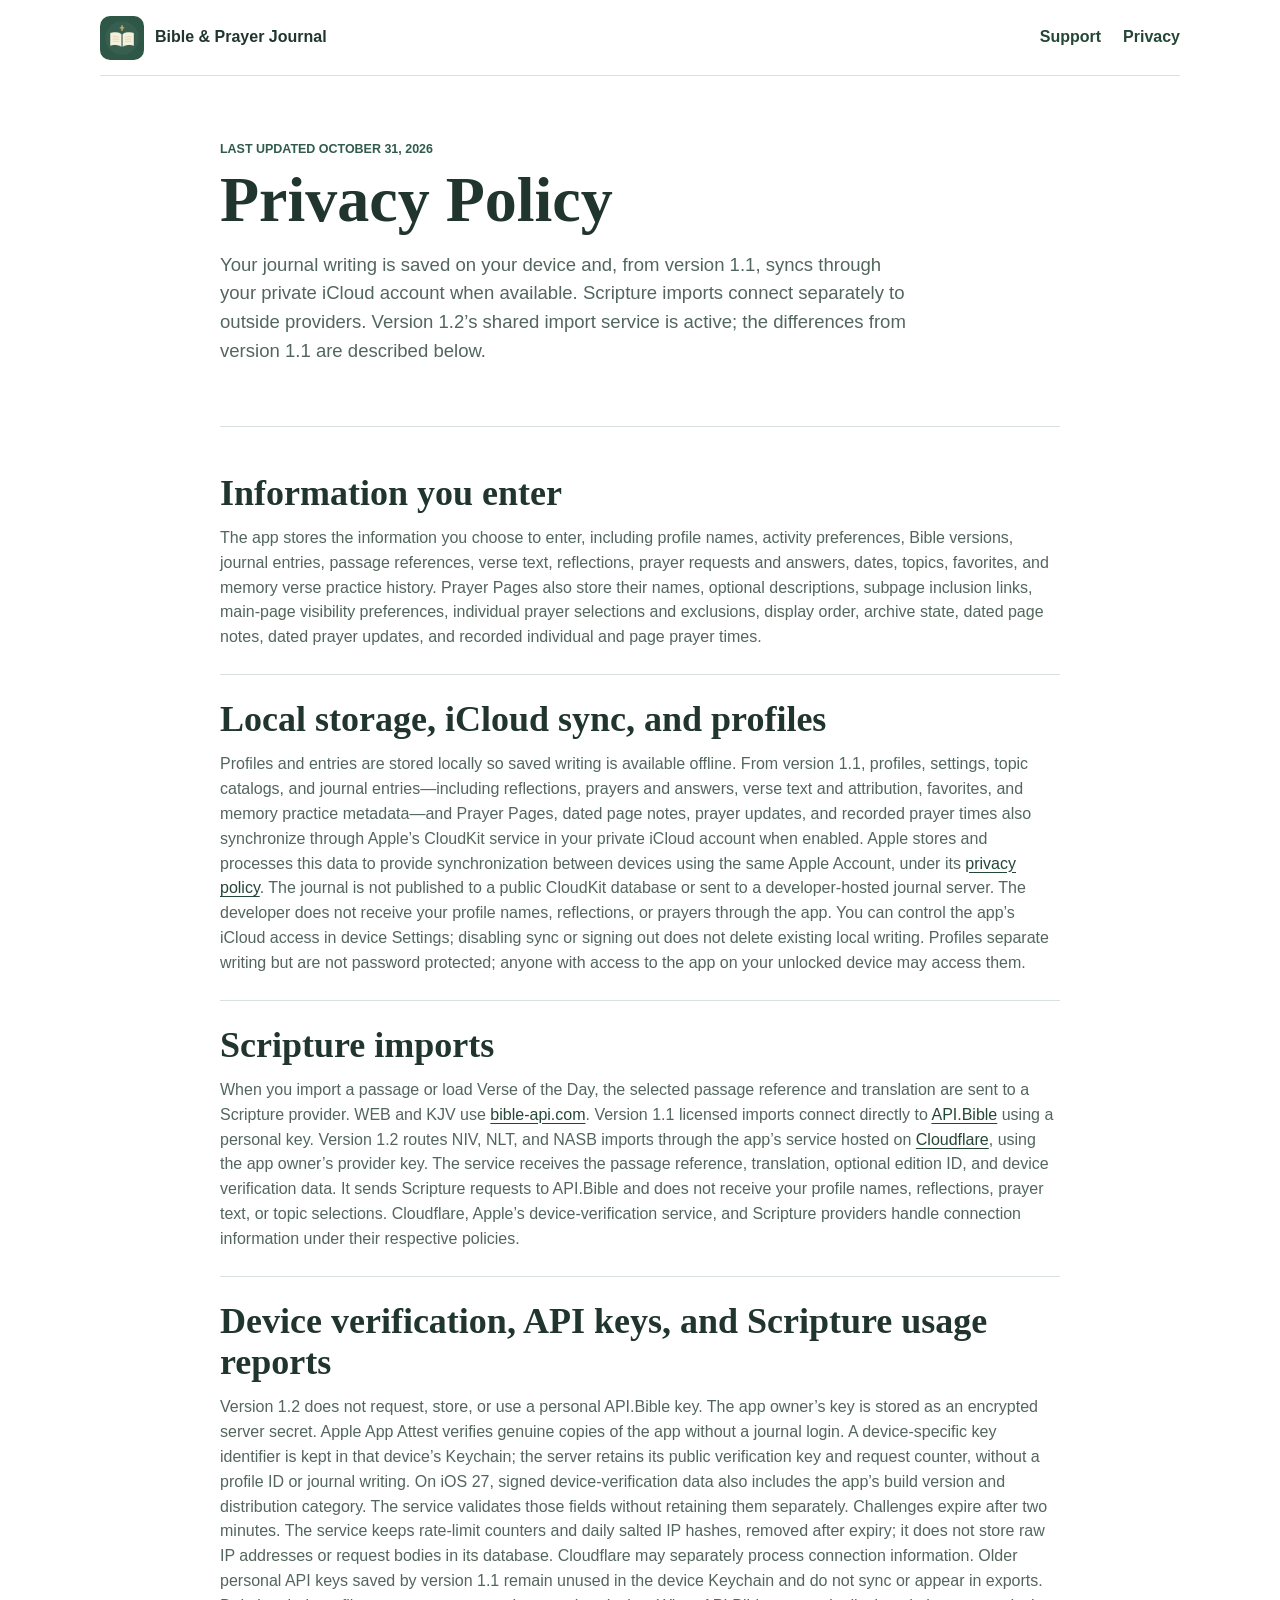
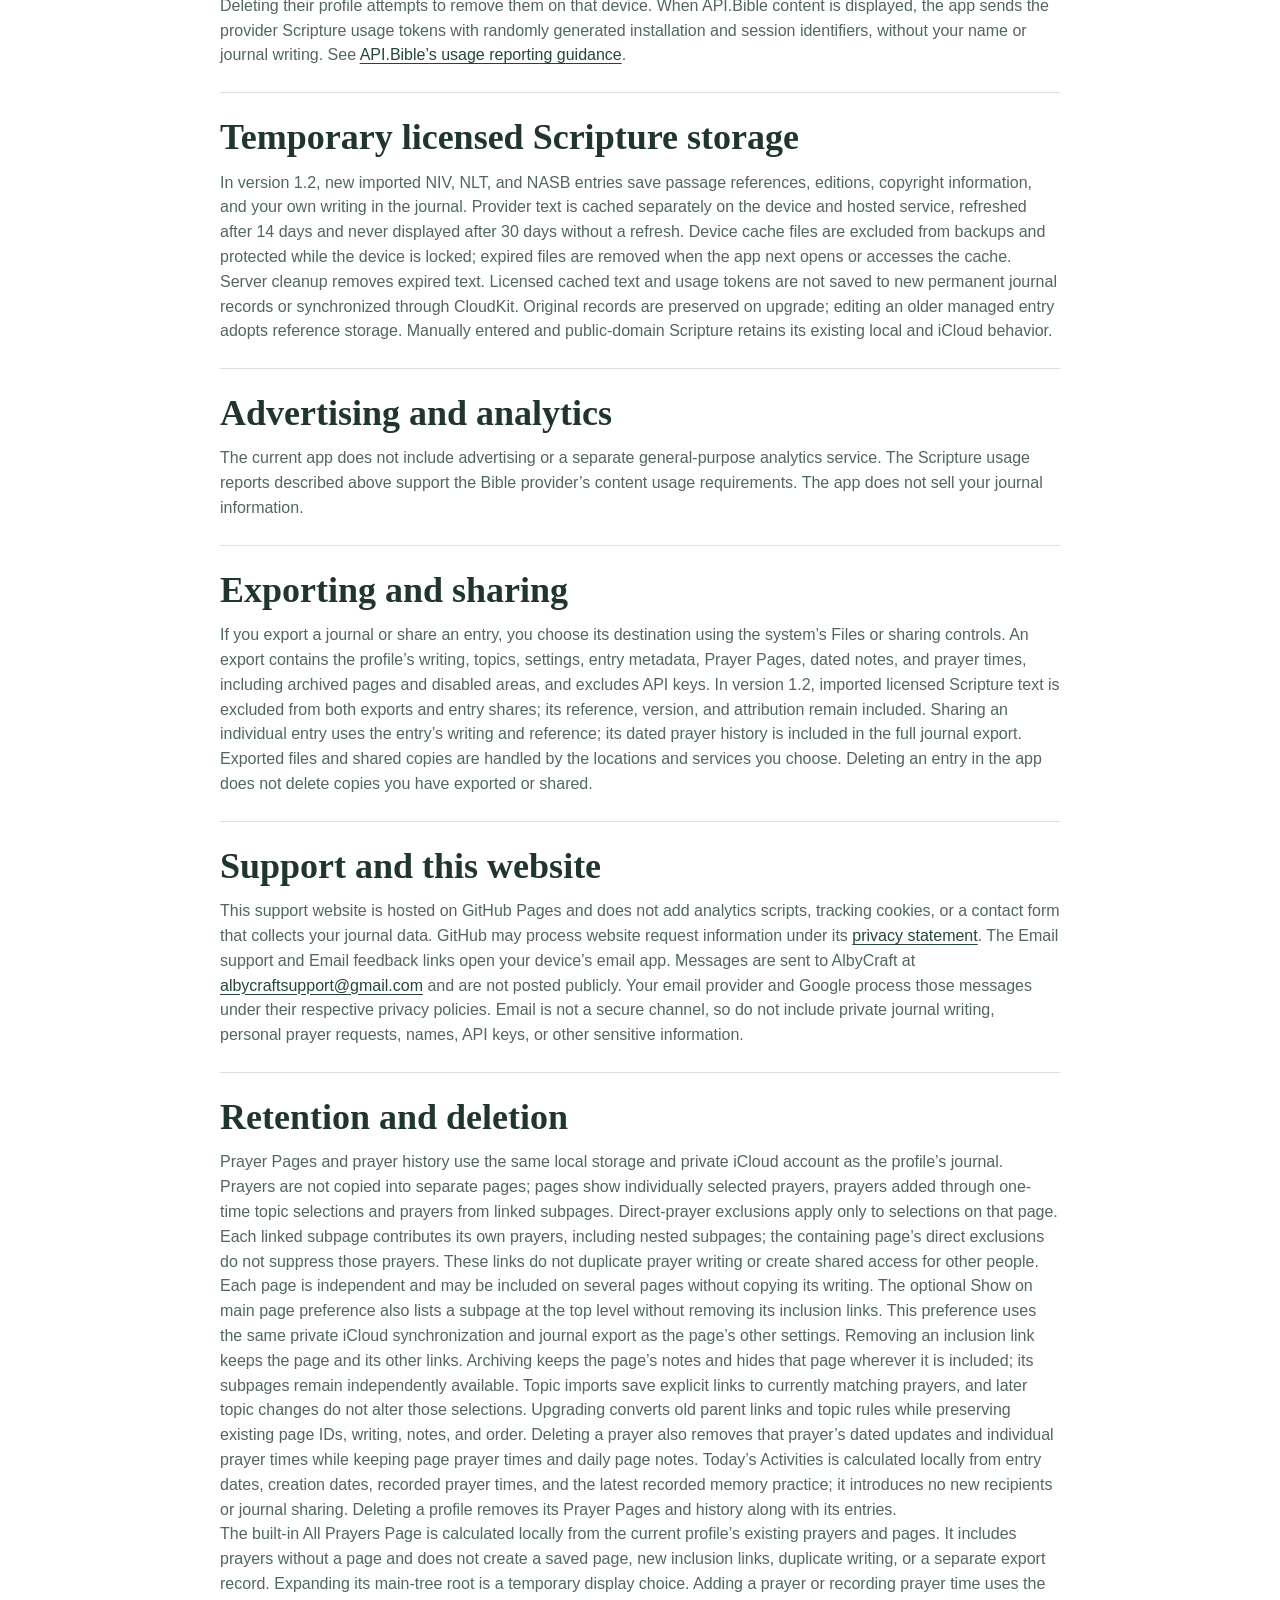
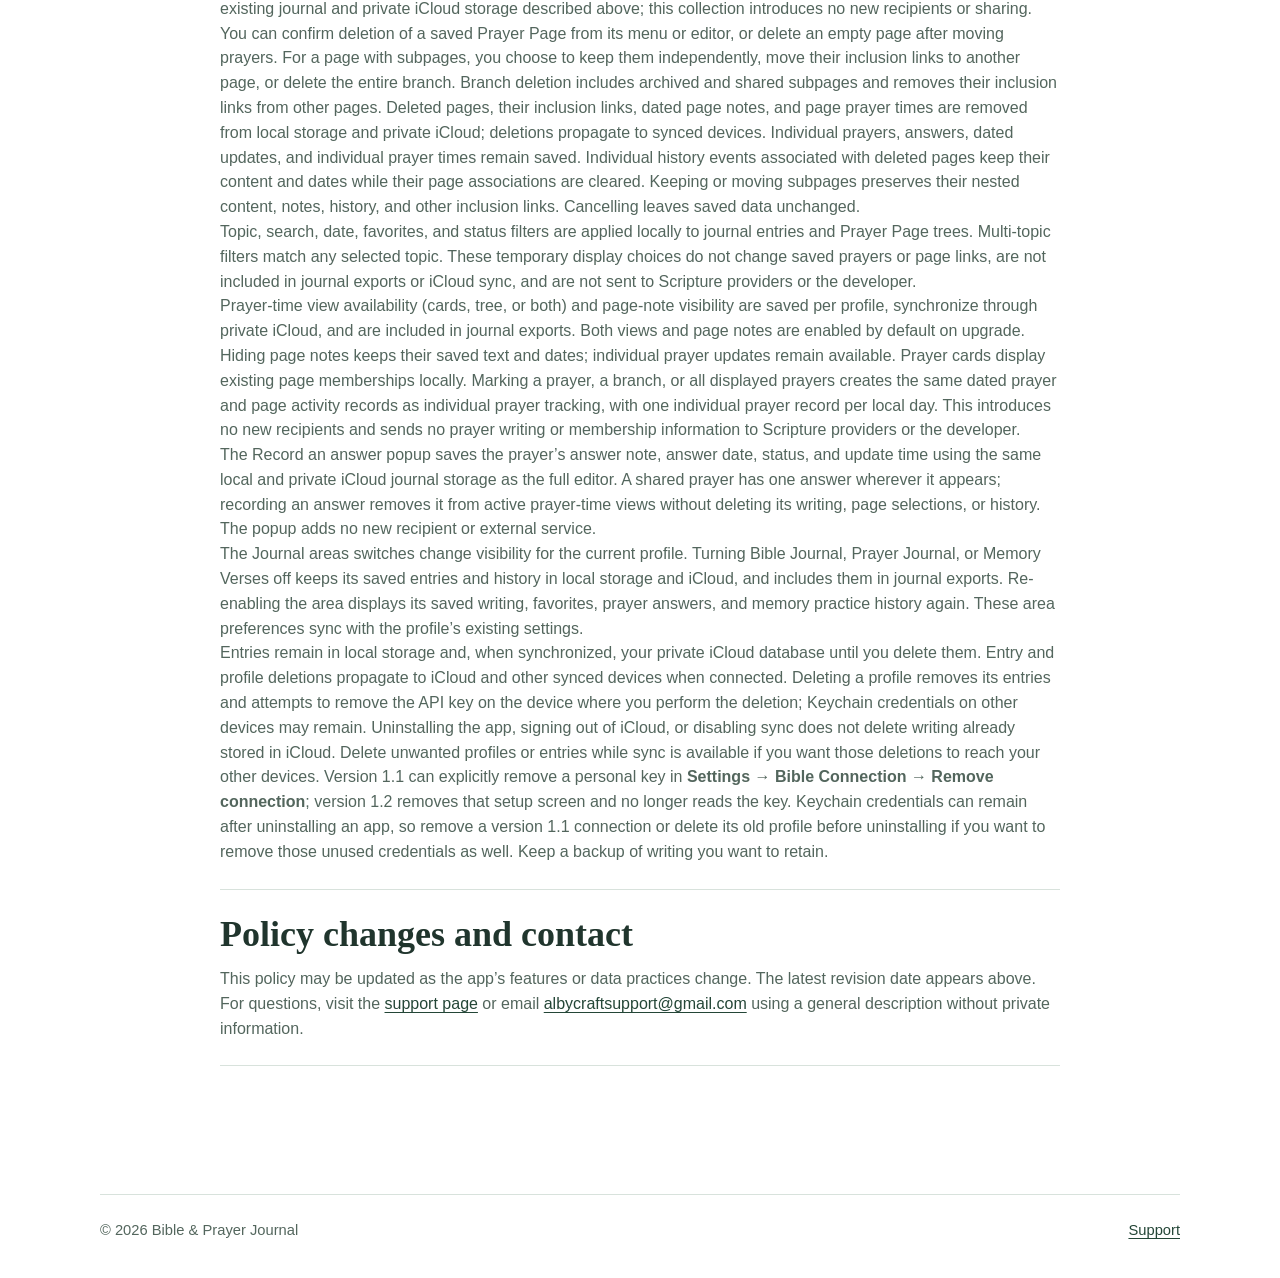
==== commit 1f1dadfc: "Explain prayer page deletion and answer popups" ====
--- a/privacy.html
+++ b/privacy.html
@@ -23,7 +23,7 @@
   </header>
   <main class="policy-page" id="main">
     <div class="policy-heading">
-      <p class="eyebrow">Last updated October 28, 2026</p>
+      <p class="eyebrow">Last updated October 31, 2026</p>
       <h1>Privacy Policy</h1>
       <p class="lead">Your journal writing is saved on your device and, from version 1.1, syncs through your private iCloud account when available. Scripture imports connect separately to outside providers. Version 1.2’s shared import service is active; the differences from version 1.1 are described below.</p>
     </div>
@@ -64,9 +64,10 @@
         <h2>Retention and deletion</h2>
         <p>Prayer Pages and prayer history use the same local storage and private iCloud account as the profile’s journal. Prayers are not copied into separate pages; pages show individually selected prayers, prayers added through one-time topic selections and prayers from linked subpages. Direct-prayer exclusions apply only to selections on that page. Each linked subpage contributes its own prayers, including nested subpages; the containing page’s direct exclusions do not suppress those prayers. These links do not duplicate prayer writing or create shared access for other people. Each page is independent and may be included on several pages without copying its writing. The optional Show on main page preference also lists a subpage at the top level without removing its inclusion links. This preference uses the same private iCloud synchronization and journal export as the page’s other settings. Removing an inclusion link keeps the page and its other links. Archiving keeps the page’s notes and hides that page wherever it is included; its subpages remain independently available. Topic imports save explicit links to currently matching prayers, and later topic changes do not alter those selections. Upgrading converts old parent links and topic rules while preserving existing page IDs, writing, notes, and order. Deleting a prayer also removes that prayer’s dated updates and individual prayer times while keeping page prayer times and daily page notes. Today’s Activities is calculated locally from entry dates, creation dates, recorded prayer times, and the latest recorded memory practice; it introduces no new recipients or journal sharing. Deleting a profile removes its Prayer Pages and history along with its entries.</p>
         <p>The built-in All Prayers Page is calculated locally from the current profile’s existing prayers and pages. It includes prayers without a page and does not create a saved page, new inclusion links, duplicate writing, or a separate export record. Expanding its main-tree root is a temporary display choice. Adding a prayer or recording prayer time uses the existing journal and private iCloud storage described above; this collection introduces no new recipients or sharing.</p>
-        <p>After moving prayers, you may confirm deletion of an empty Prayer Page. This deletes the page, its inclusion links from other pages, its dated page notes, and its recorded page prayer times from local storage and private iCloud. Individual prayers, their dated updates and prayer times, and independent subpages remain saved. Individual history events associated with the deleted page keep their content and dates while their page association is cleared. Keeping the page or closing the prompt leaves it saved.</p>
+        <p>You can confirm deletion of a saved Prayer Page from its menu or editor, or delete an empty page after moving prayers. For a page with subpages, you choose to keep them independently, move their inclusion links to another page, or delete the entire branch. Branch deletion includes archived and shared subpages and removes their inclusion links from other pages. Deleted pages, their inclusion links, dated page notes, and page prayer times are removed from local storage and private iCloud; deletions propagate to synced devices. Individual prayers, answers, dated updates, and individual prayer times remain saved. Individual history events associated with deleted pages keep their content and dates while their page associations are cleared. Keeping or moving subpages preserves their nested content, notes, history, and other inclusion links. Cancelling leaves saved data unchanged.</p>
         <p>Topic, search, date, favorites, and status filters are applied locally to journal entries and Prayer Page trees. Multi-topic filters match any selected topic. These temporary display choices do not change saved prayers or page links, are not included in journal exports or iCloud sync, and are not sent to Scripture providers or the developer.</p>
         <p>Prayer-time view availability (cards, tree, or both) and page-note visibility are saved per profile, synchronize through private iCloud, and are included in journal exports. Both views and page notes are enabled by default on upgrade. Hiding page notes keeps their saved text and dates; individual prayer updates remain available. Prayer cards display existing page memberships locally. Marking a prayer, a branch, or all displayed prayers creates the same dated prayer and page activity records as individual prayer tracking, with one individual prayer record per local day. This introduces no new recipients and sends no prayer writing or membership information to Scripture providers or the developer.</p>
+        <p>The Record an answer popup saves the prayer’s answer note, answer date, status, and update time using the same local and private iCloud journal storage as the full editor. A shared prayer has one answer wherever it appears; recording an answer removes it from active prayer-time views without deleting its writing, page selections, or history. The popup adds no new recipient or external service.</p>
         <p>The Journal areas switches change visibility for the current profile. Turning Bible Journal, Prayer Journal, or Memory Verses off keeps its saved entries and history in local storage and iCloud, and includes them in journal exports. Re-enabling the area displays its saved writing, favorites, prayer answers, and memory practice history again. These area preferences sync with the profile’s existing settings.</p>
         <p>Entries remain in local storage and, when synchronized, your private iCloud database until you delete them. Entry and profile deletions propagate to iCloud and other synced devices when connected. Deleting a profile removes its entries and attempts to remove the API key on the device where you perform the deletion; Keychain credentials on other devices may remain. Uninstalling the app, signing out of iCloud, or disabling sync does not delete writing already stored in iCloud. Delete unwanted profiles or entries while sync is available if you want those deletions to reach your other devices. Version 1.1 can explicitly remove a personal key in <strong>Settings → Bible Connection → Remove connection</strong>; version 1.2 removes that setup screen and no longer reads the key. Keychain credentials can remain after uninstalling an app, so remove a version 1.1 connection or delete its old profile before uninstalling if you want to remove those unused credentials as well. Keep a backup of writing you want to retain.</p>
       </section>
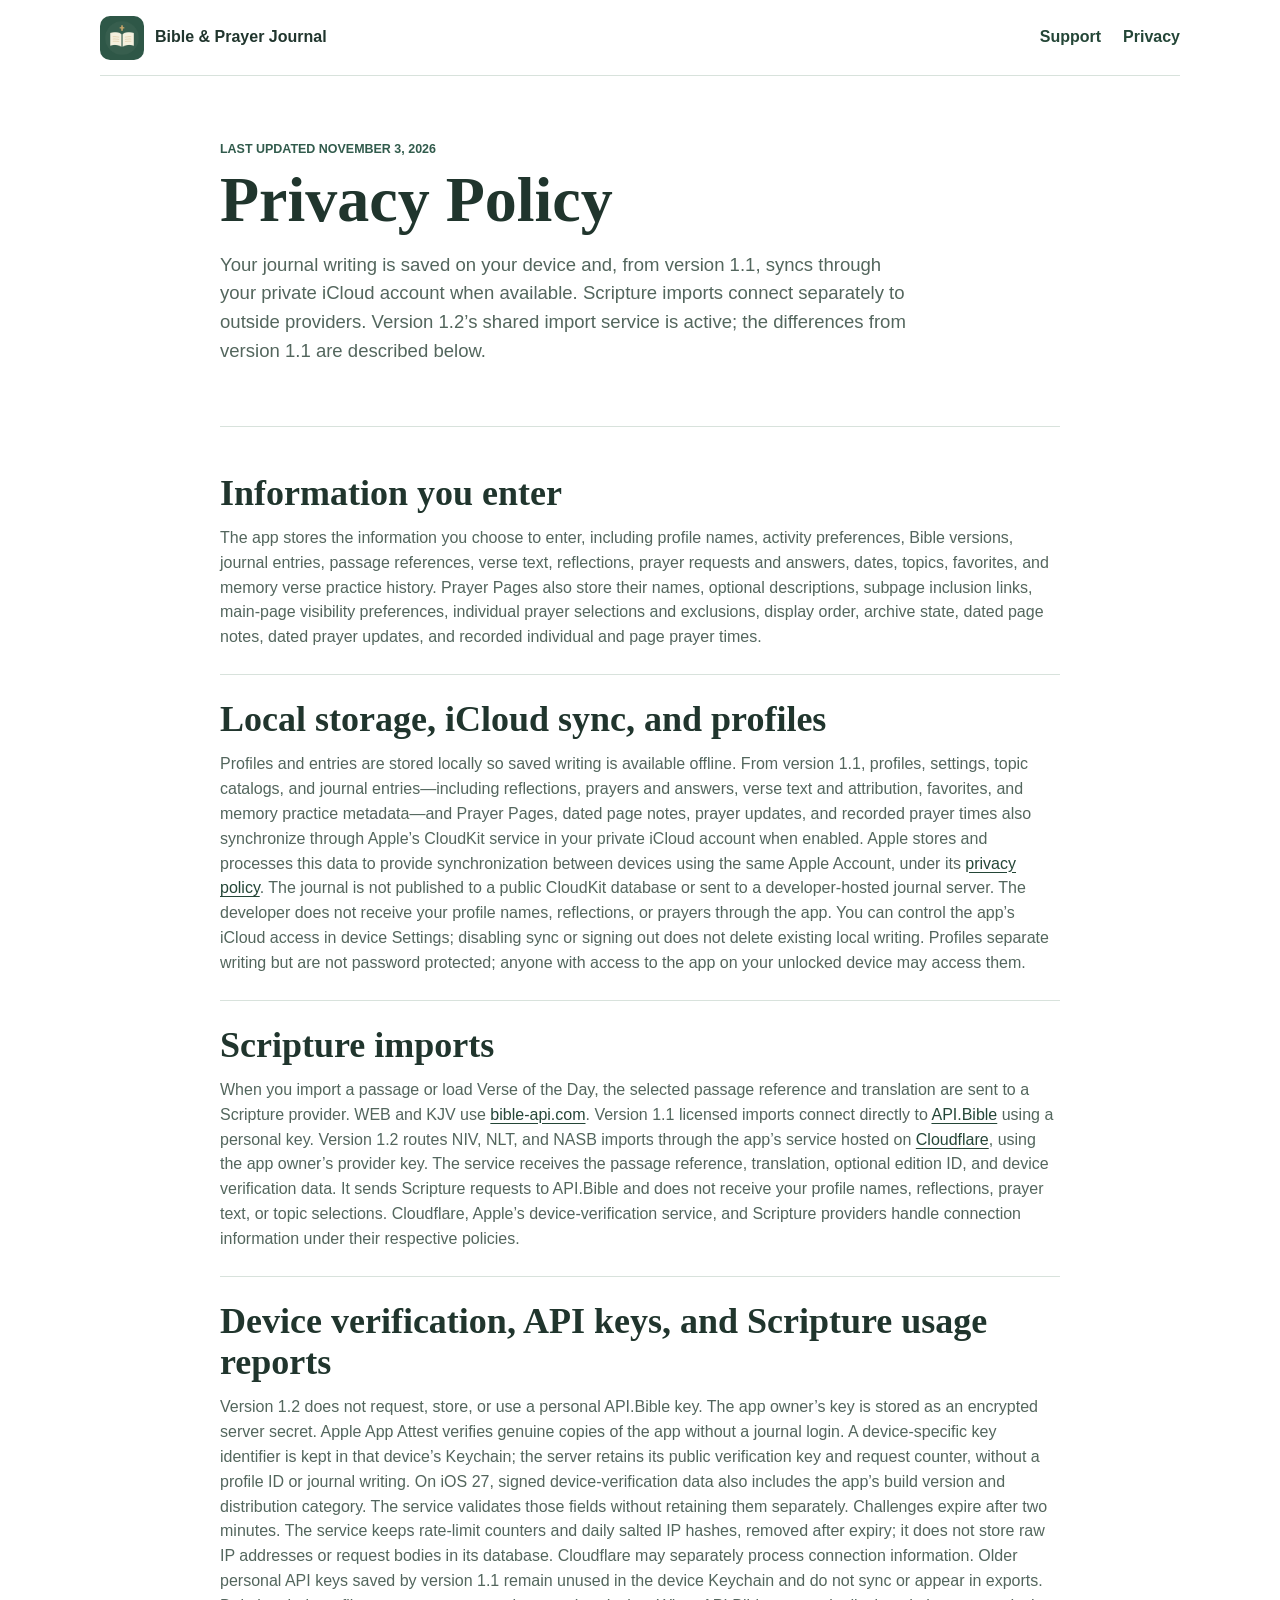
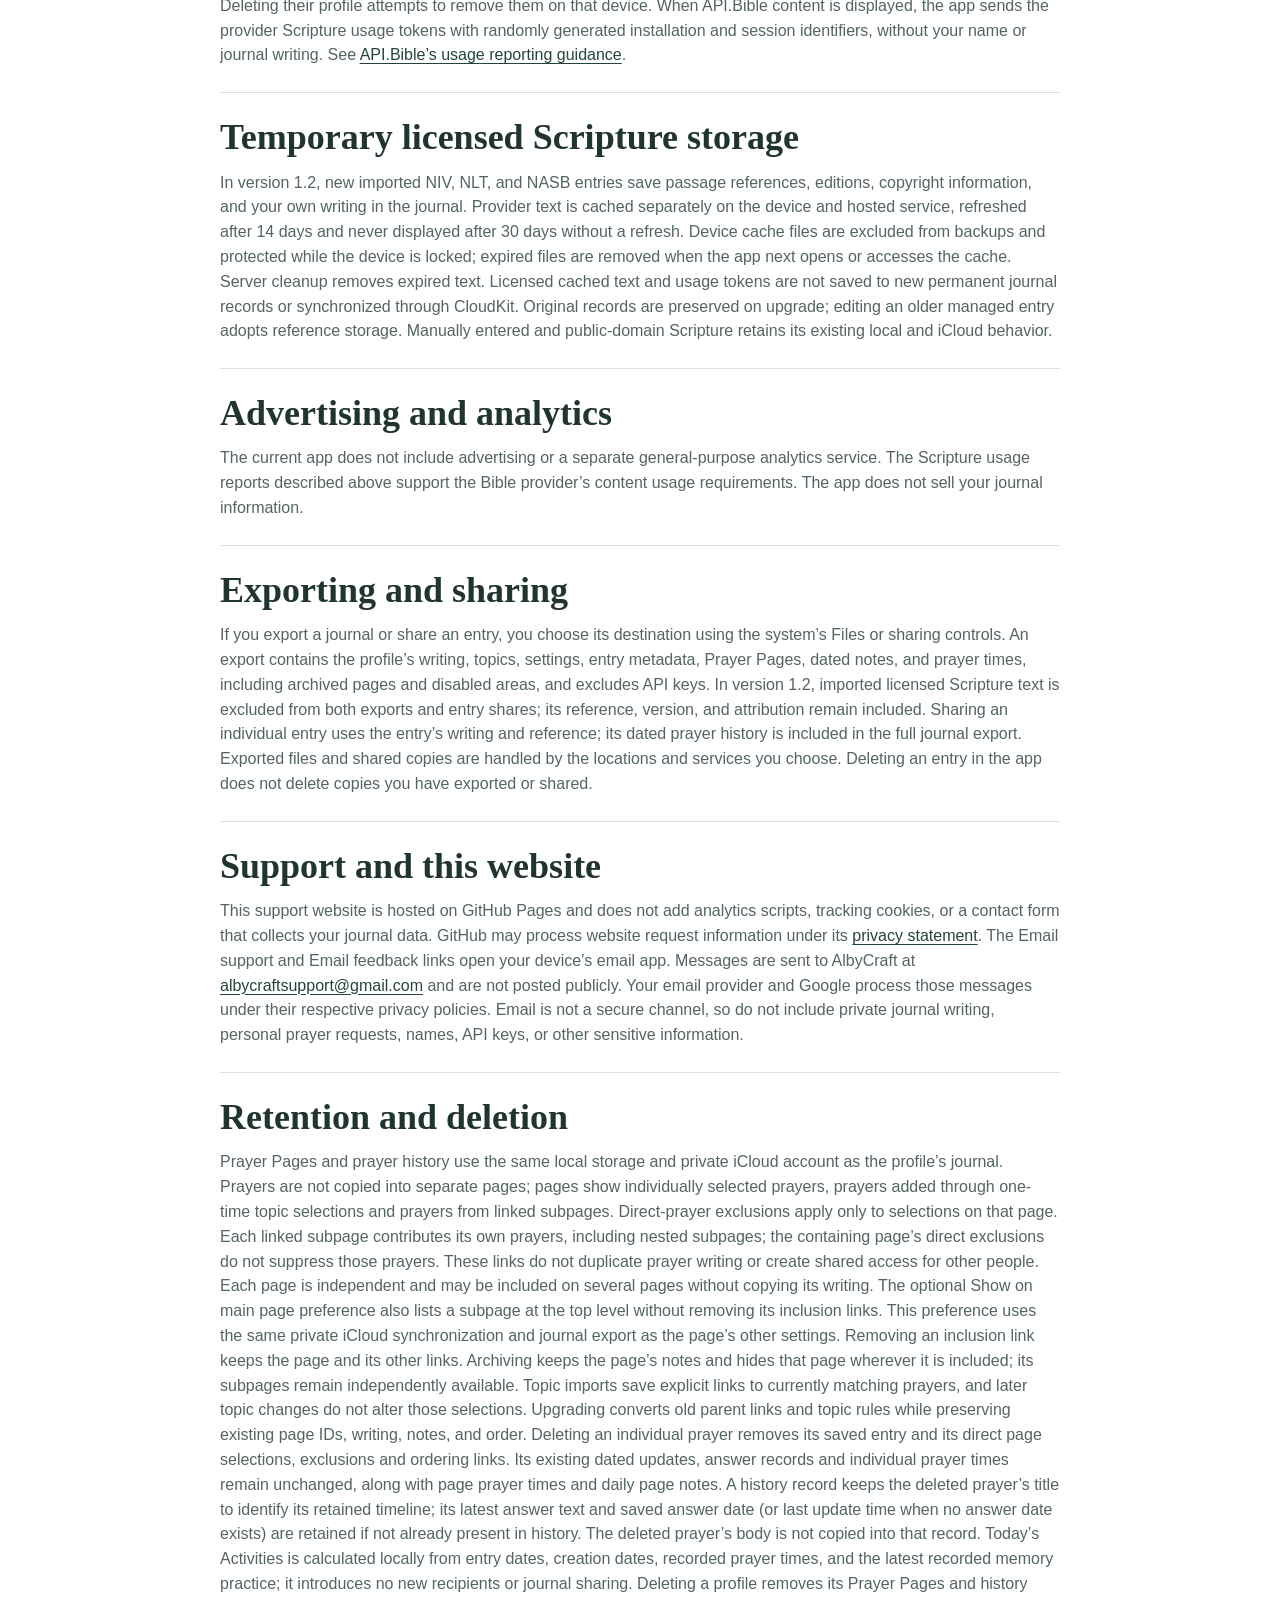
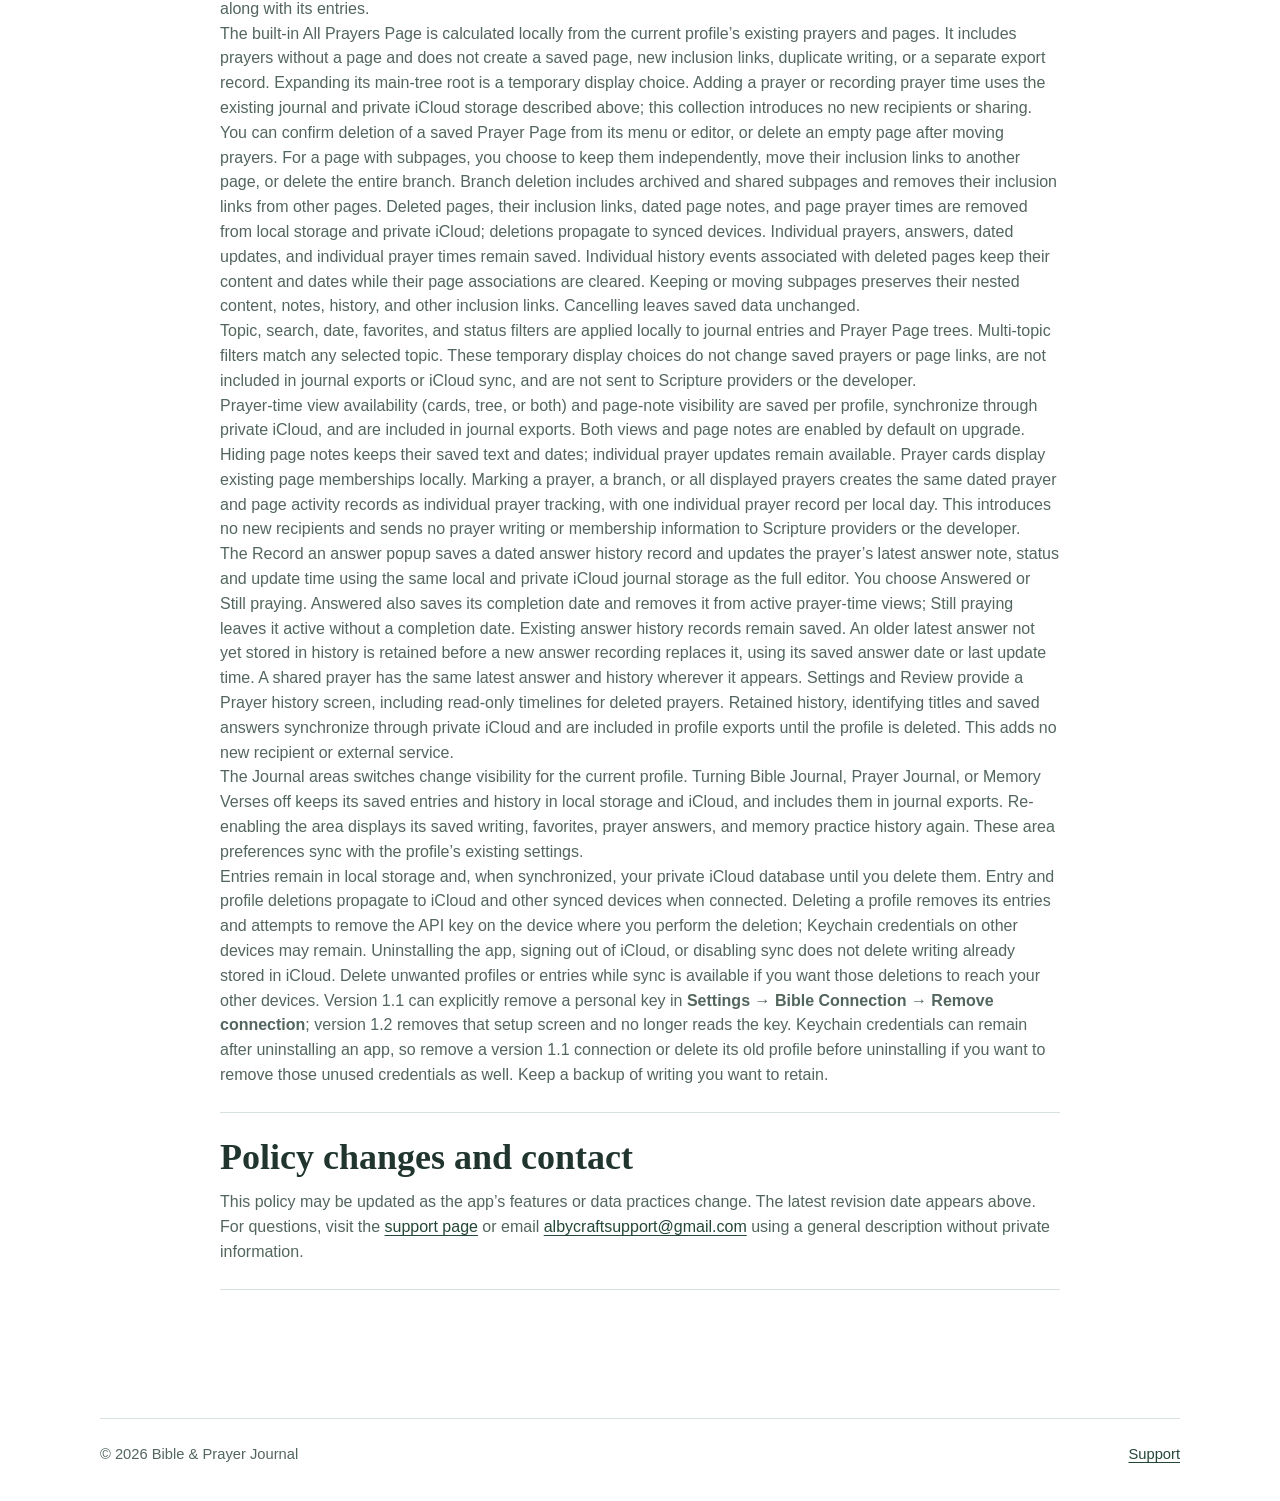
==== commit 1e08cc6c: "Document partial answers and retained prayer history" ====
--- a/privacy.html
+++ b/privacy.html
@@ -23,7 +23,7 @@
   </header>
   <main class="policy-page" id="main">
     <div class="policy-heading">
-      <p class="eyebrow">Last updated October 31, 2026</p>
+      <p class="eyebrow">Last updated November 3, 2026</p>
       <h1>Privacy Policy</h1>
       <p class="lead">Your journal writing is saved on your device and, from version 1.1, syncs through your private iCloud account when available. Scripture imports connect separately to outside providers. Version 1.2’s shared import service is active; the differences from version 1.1 are described below.</p>
     </div>
@@ -62,12 +62,12 @@
       </section>
       <section>
         <h2>Retention and deletion</h2>
-        <p>Prayer Pages and prayer history use the same local storage and private iCloud account as the profile’s journal. Prayers are not copied into separate pages; pages show individually selected prayers, prayers added through one-time topic selections and prayers from linked subpages. Direct-prayer exclusions apply only to selections on that page. Each linked subpage contributes its own prayers, including nested subpages; the containing page’s direct exclusions do not suppress those prayers. These links do not duplicate prayer writing or create shared access for other people. Each page is independent and may be included on several pages without copying its writing. The optional Show on main page preference also lists a subpage at the top level without removing its inclusion links. This preference uses the same private iCloud synchronization and journal export as the page’s other settings. Removing an inclusion link keeps the page and its other links. Archiving keeps the page’s notes and hides that page wherever it is included; its subpages remain independently available. Topic imports save explicit links to currently matching prayers, and later topic changes do not alter those selections. Upgrading converts old parent links and topic rules while preserving existing page IDs, writing, notes, and order. Deleting a prayer also removes that prayer’s dated updates and individual prayer times while keeping page prayer times and daily page notes. Today’s Activities is calculated locally from entry dates, creation dates, recorded prayer times, and the latest recorded memory practice; it introduces no new recipients or journal sharing. Deleting a profile removes its Prayer Pages and history along with its entries.</p>
+        <p>Prayer Pages and prayer history use the same local storage and private iCloud account as the profile’s journal. Prayers are not copied into separate pages; pages show individually selected prayers, prayers added through one-time topic selections and prayers from linked subpages. Direct-prayer exclusions apply only to selections on that page. Each linked subpage contributes its own prayers, including nested subpages; the containing page’s direct exclusions do not suppress those prayers. These links do not duplicate prayer writing or create shared access for other people. Each page is independent and may be included on several pages without copying its writing. The optional Show on main page preference also lists a subpage at the top level without removing its inclusion links. This preference uses the same private iCloud synchronization and journal export as the page’s other settings. Removing an inclusion link keeps the page and its other links. Archiving keeps the page’s notes and hides that page wherever it is included; its subpages remain independently available. Topic imports save explicit links to currently matching prayers, and later topic changes do not alter those selections. Upgrading converts old parent links and topic rules while preserving existing page IDs, writing, notes, and order. Deleting an individual prayer removes its saved entry and its direct page selections, exclusions and ordering links. Its existing dated updates, answer records and individual prayer times remain unchanged, along with page prayer times and daily page notes. A history record keeps the deleted prayer’s title to identify its retained timeline; its latest answer text and saved answer date (or last update time when no answer date exists) are retained if not already present in history. The deleted prayer’s body is not copied into that record. Today’s Activities is calculated locally from entry dates, creation dates, recorded prayer times, and the latest recorded memory practice; it introduces no new recipients or journal sharing. Deleting a profile removes its Prayer Pages and history along with its entries.</p>
         <p>The built-in All Prayers Page is calculated locally from the current profile’s existing prayers and pages. It includes prayers without a page and does not create a saved page, new inclusion links, duplicate writing, or a separate export record. Expanding its main-tree root is a temporary display choice. Adding a prayer or recording prayer time uses the existing journal and private iCloud storage described above; this collection introduces no new recipients or sharing.</p>
         <p>You can confirm deletion of a saved Prayer Page from its menu or editor, or delete an empty page after moving prayers. For a page with subpages, you choose to keep them independently, move their inclusion links to another page, or delete the entire branch. Branch deletion includes archived and shared subpages and removes their inclusion links from other pages. Deleted pages, their inclusion links, dated page notes, and page prayer times are removed from local storage and private iCloud; deletions propagate to synced devices. Individual prayers, answers, dated updates, and individual prayer times remain saved. Individual history events associated with deleted pages keep their content and dates while their page associations are cleared. Keeping or moving subpages preserves their nested content, notes, history, and other inclusion links. Cancelling leaves saved data unchanged.</p>
         <p>Topic, search, date, favorites, and status filters are applied locally to journal entries and Prayer Page trees. Multi-topic filters match any selected topic. These temporary display choices do not change saved prayers or page links, are not included in journal exports or iCloud sync, and are not sent to Scripture providers or the developer.</p>
         <p>Prayer-time view availability (cards, tree, or both) and page-note visibility are saved per profile, synchronize through private iCloud, and are included in journal exports. Both views and page notes are enabled by default on upgrade. Hiding page notes keeps their saved text and dates; individual prayer updates remain available. Prayer cards display existing page memberships locally. Marking a prayer, a branch, or all displayed prayers creates the same dated prayer and page activity records as individual prayer tracking, with one individual prayer record per local day. This introduces no new recipients and sends no prayer writing or membership information to Scripture providers or the developer.</p>
-        <p>The Record an answer popup saves the prayer’s answer note, answer date, status, and update time using the same local and private iCloud journal storage as the full editor. A shared prayer has one answer wherever it appears; recording an answer removes it from active prayer-time views without deleting its writing, page selections, or history. The popup adds no new recipient or external service.</p>
+        <p>The Record an answer popup saves a dated answer history record and updates the prayer’s latest answer note, status and update time using the same local and private iCloud journal storage as the full editor. You choose Answered or Still praying. Answered also saves its completion date and removes it from active prayer-time views; Still praying leaves it active without a completion date. Existing answer history records remain saved. An older latest answer not yet stored in history is retained before a new answer recording replaces it, using its saved answer date or last update time. A shared prayer has the same latest answer and history wherever it appears. Settings and Review provide a Prayer history screen, including read-only timelines for deleted prayers. Retained history, identifying titles and saved answers synchronize through private iCloud and are included in profile exports until the profile is deleted. This adds no new recipient or external service.</p>
         <p>The Journal areas switches change visibility for the current profile. Turning Bible Journal, Prayer Journal, or Memory Verses off keeps its saved entries and history in local storage and iCloud, and includes them in journal exports. Re-enabling the area displays its saved writing, favorites, prayer answers, and memory practice history again. These area preferences sync with the profile’s existing settings.</p>
         <p>Entries remain in local storage and, when synchronized, your private iCloud database until you delete them. Entry and profile deletions propagate to iCloud and other synced devices when connected. Deleting a profile removes its entries and attempts to remove the API key on the device where you perform the deletion; Keychain credentials on other devices may remain. Uninstalling the app, signing out of iCloud, or disabling sync does not delete writing already stored in iCloud. Delete unwanted profiles or entries while sync is available if you want those deletions to reach your other devices. Version 1.1 can explicitly remove a personal key in <strong>Settings → Bible Connection → Remove connection</strong>; version 1.2 removes that setup screen and no longer reads the key. Keychain credentials can remain after uninstalling an app, so remove a version 1.1 connection or delete its old profile before uninstalling if you want to remove those unused credentials as well. Keep a backup of writing you want to retain.</p>
       </section>
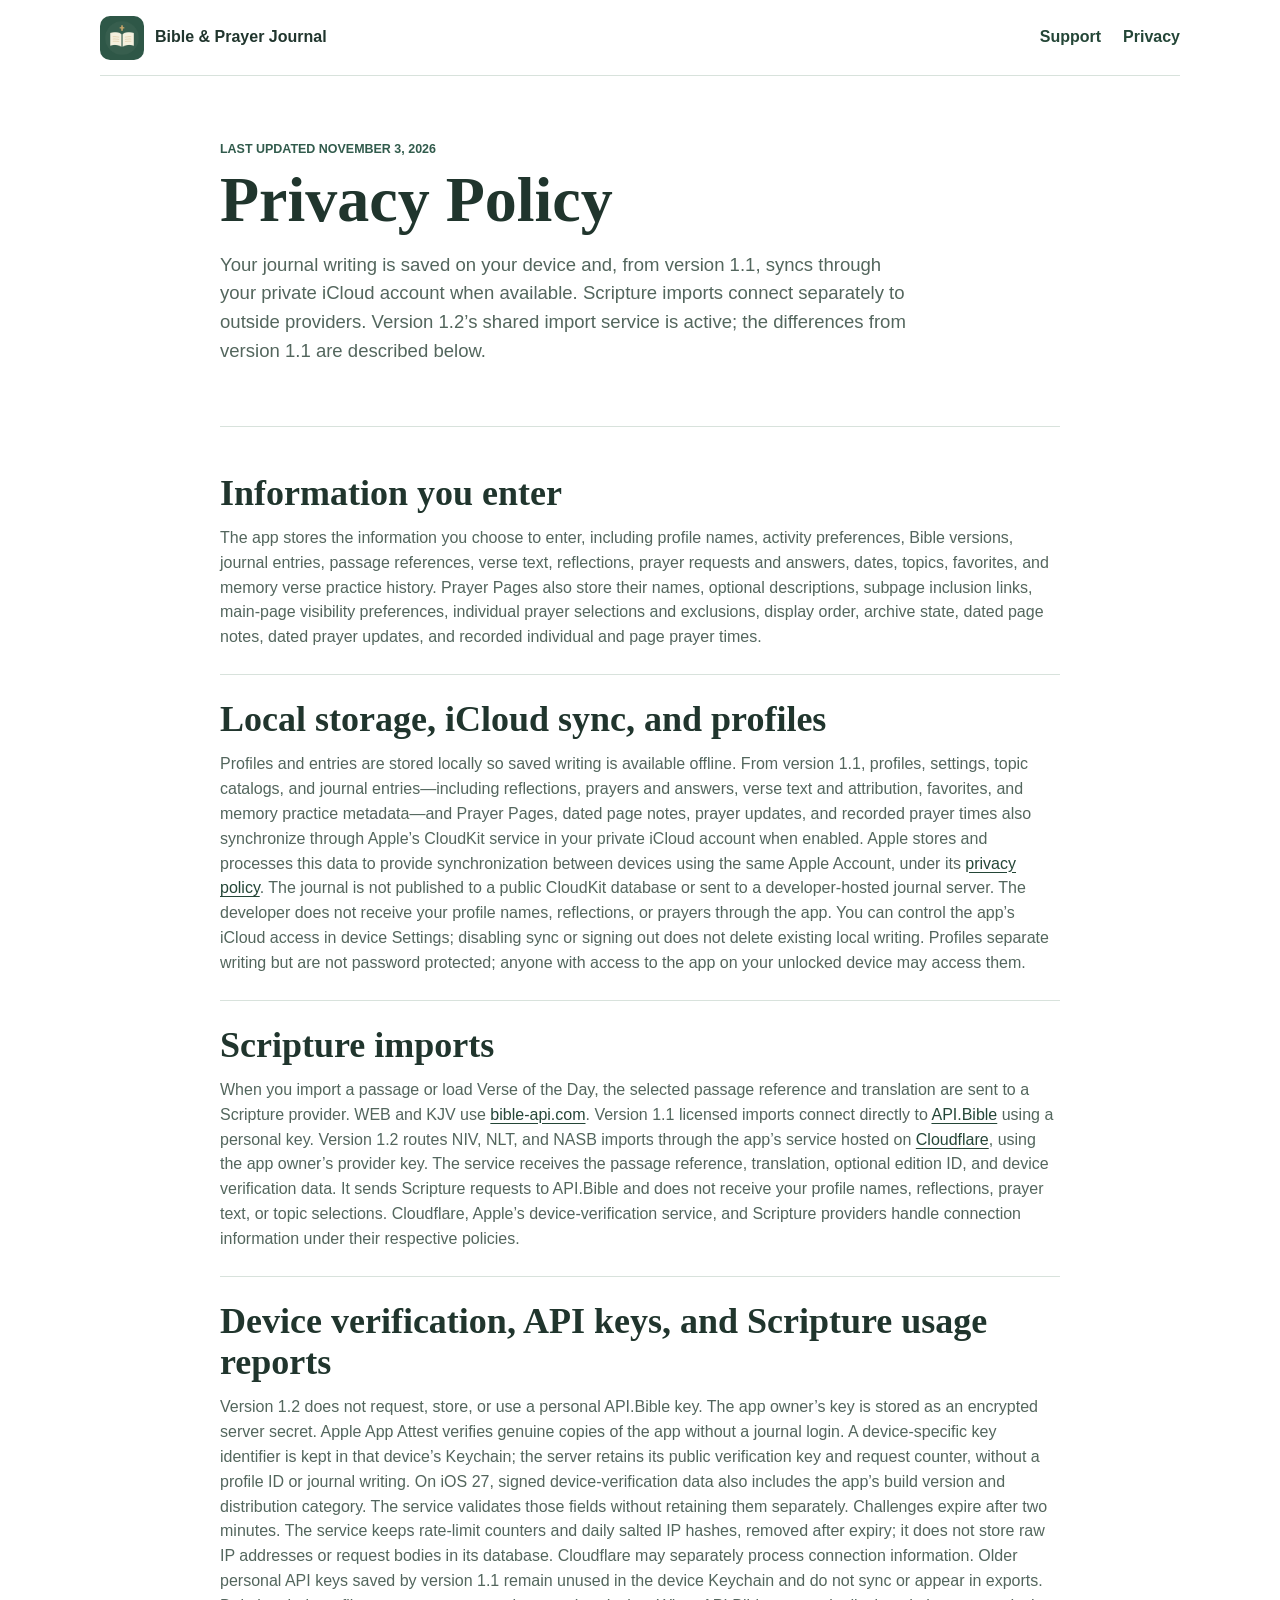
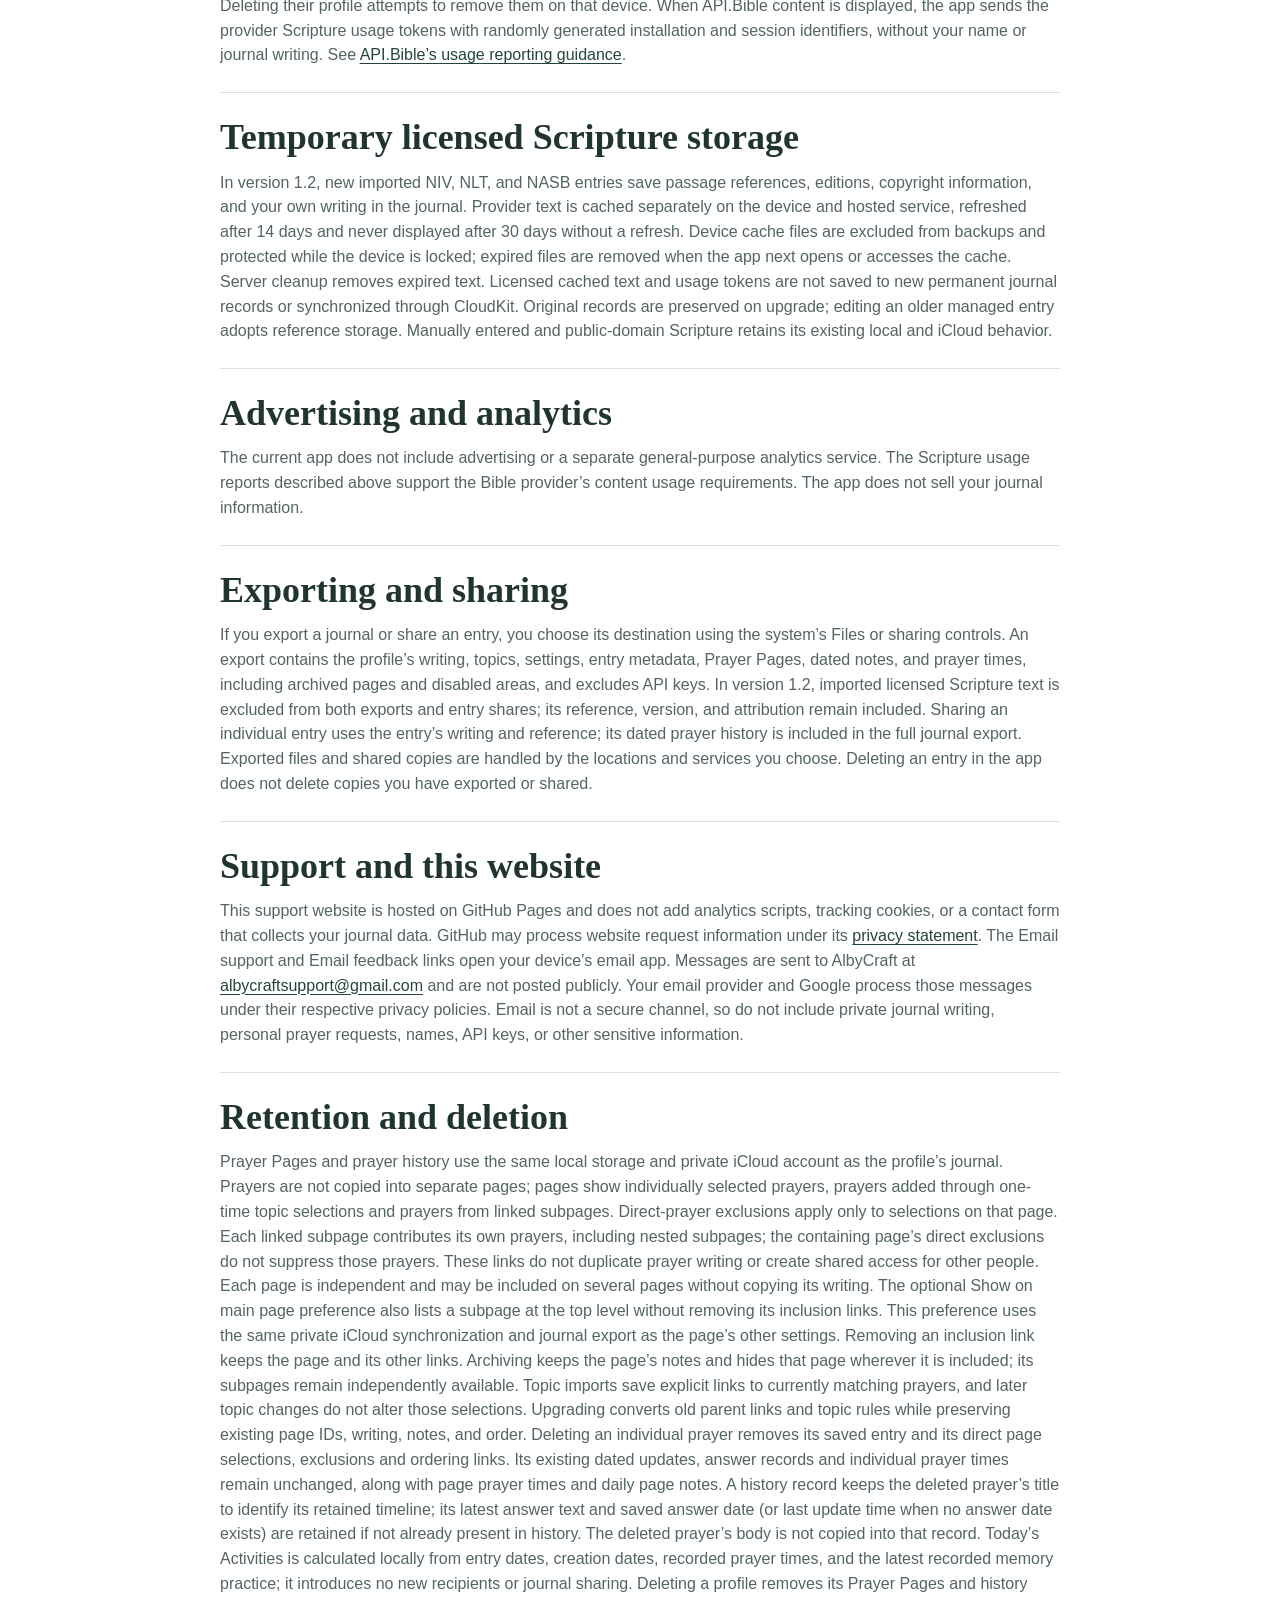
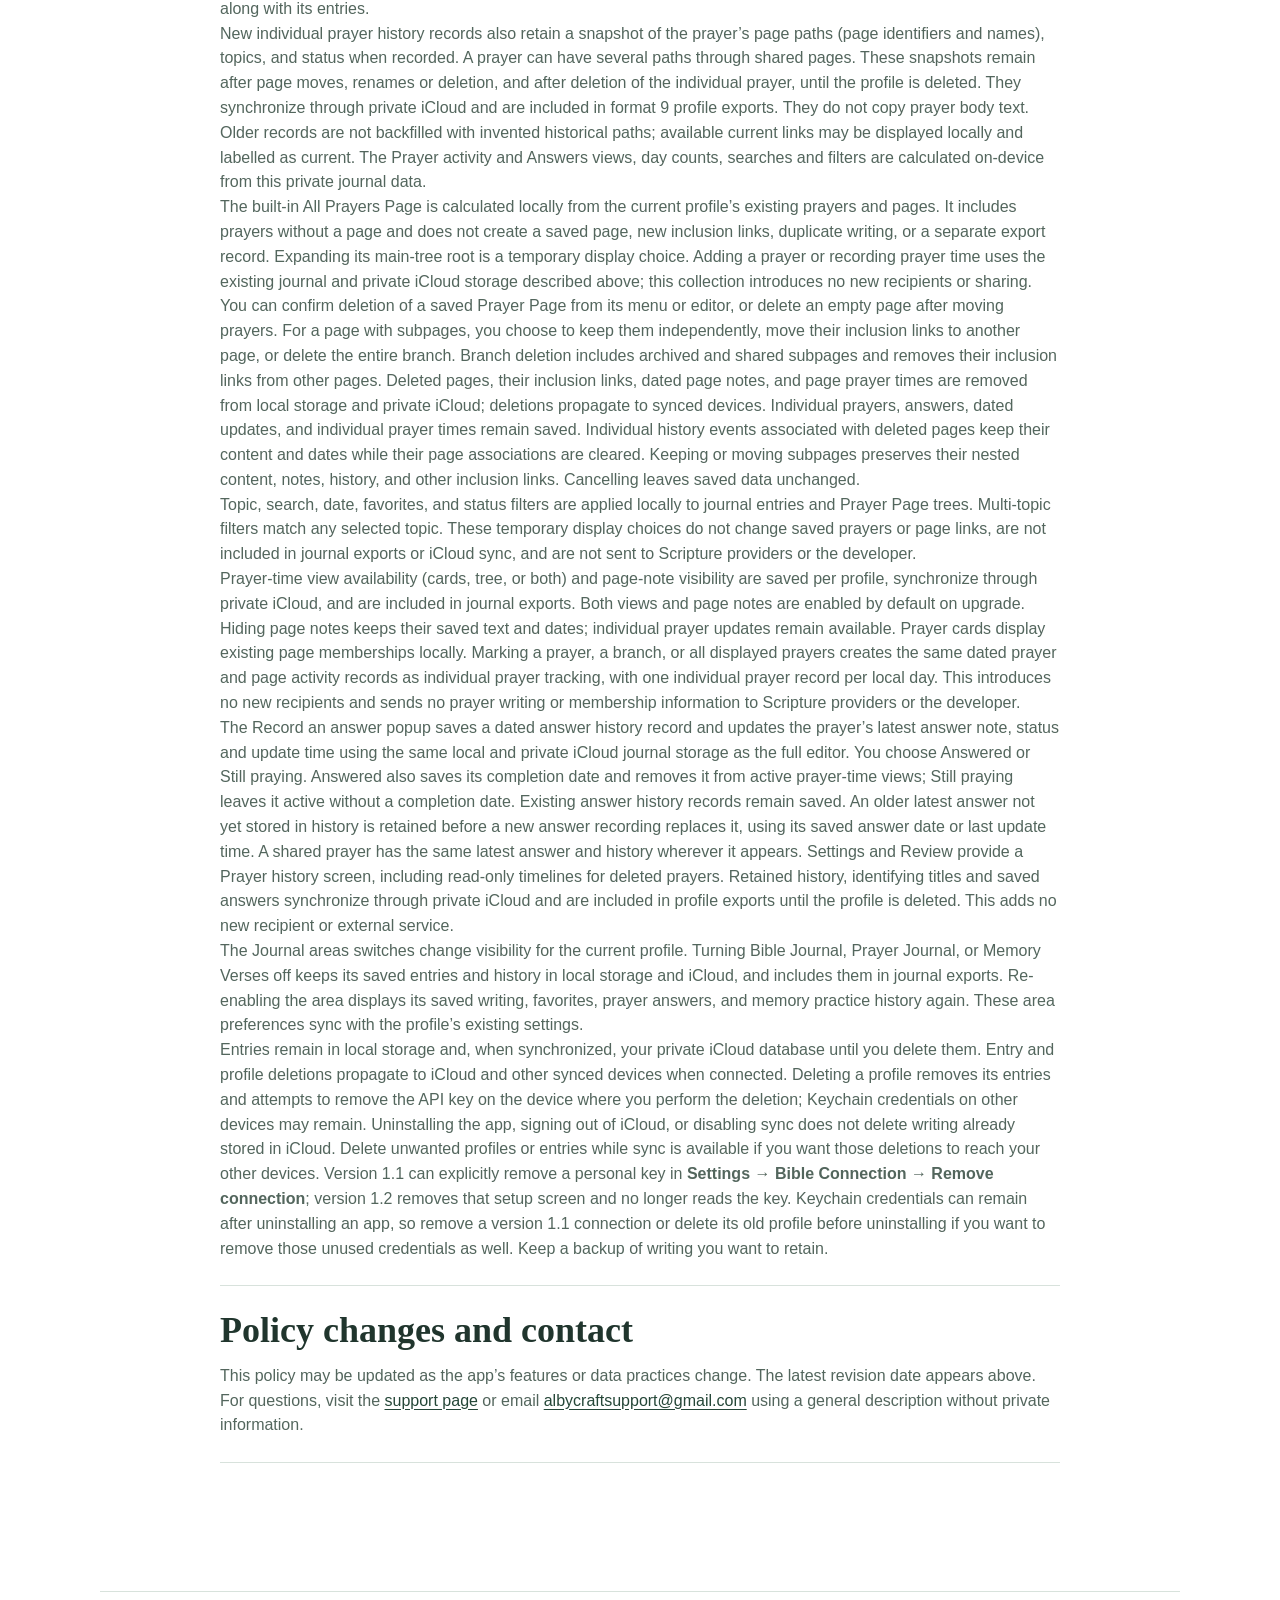
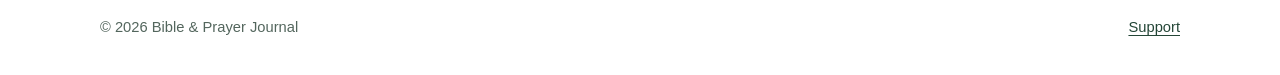
==== commit 27406da6: "Explain compact prayer history and saved page context" ====
--- a/privacy.html
+++ b/privacy.html
@@ -63,6 +63,7 @@
       <section>
         <h2>Retention and deletion</h2>
         <p>Prayer Pages and prayer history use the same local storage and private iCloud account as the profile’s journal. Prayers are not copied into separate pages; pages show individually selected prayers, prayers added through one-time topic selections and prayers from linked subpages. Direct-prayer exclusions apply only to selections on that page. Each linked subpage contributes its own prayers, including nested subpages; the containing page’s direct exclusions do not suppress those prayers. These links do not duplicate prayer writing or create shared access for other people. Each page is independent and may be included on several pages without copying its writing. The optional Show on main page preference also lists a subpage at the top level without removing its inclusion links. This preference uses the same private iCloud synchronization and journal export as the page’s other settings. Removing an inclusion link keeps the page and its other links. Archiving keeps the page’s notes and hides that page wherever it is included; its subpages remain independently available. Topic imports save explicit links to currently matching prayers, and later topic changes do not alter those selections. Upgrading converts old parent links and topic rules while preserving existing page IDs, writing, notes, and order. Deleting an individual prayer removes its saved entry and its direct page selections, exclusions and ordering links. Its existing dated updates, answer records and individual prayer times remain unchanged, along with page prayer times and daily page notes. A history record keeps the deleted prayer’s title to identify its retained timeline; its latest answer text and saved answer date (or last update time when no answer date exists) are retained if not already present in history. The deleted prayer’s body is not copied into that record. Today’s Activities is calculated locally from entry dates, creation dates, recorded prayer times, and the latest recorded memory practice; it introduces no new recipients or journal sharing. Deleting a profile removes its Prayer Pages and history along with its entries.</p>
+        <p>New individual prayer history records also retain a snapshot of the prayer’s page paths (page identifiers and names), topics, and status when recorded. A prayer can have several paths through shared pages. These snapshots remain after page moves, renames or deletion, and after deletion of the individual prayer, until the profile is deleted. They synchronize through private iCloud and are included in format 9 profile exports. They do not copy prayer body text. Older records are not backfilled with invented historical paths; available current links may be displayed locally and labelled as current. The Prayer activity and Answers views, day counts, searches and filters are calculated on-device from this private journal data.</p>
         <p>The built-in All Prayers Page is calculated locally from the current profile’s existing prayers and pages. It includes prayers without a page and does not create a saved page, new inclusion links, duplicate writing, or a separate export record. Expanding its main-tree root is a temporary display choice. Adding a prayer or recording prayer time uses the existing journal and private iCloud storage described above; this collection introduces no new recipients or sharing.</p>
         <p>You can confirm deletion of a saved Prayer Page from its menu or editor, or delete an empty page after moving prayers. For a page with subpages, you choose to keep them independently, move their inclusion links to another page, or delete the entire branch. Branch deletion includes archived and shared subpages and removes their inclusion links from other pages. Deleted pages, their inclusion links, dated page notes, and page prayer times are removed from local storage and private iCloud; deletions propagate to synced devices. Individual prayers, answers, dated updates, and individual prayer times remain saved. Individual history events associated with deleted pages keep their content and dates while their page associations are cleared. Keeping or moving subpages preserves their nested content, notes, history, and other inclusion links. Cancelling leaves saved data unchanged.</p>
         <p>Topic, search, date, favorites, and status filters are applied locally to journal entries and Prayer Page trees. Multi-topic filters match any selected topic. These temporary display choices do not change saved prayers or page links, are not included in journal exports or iCloud sync, and are not sent to Scripture providers or the developer.</p>
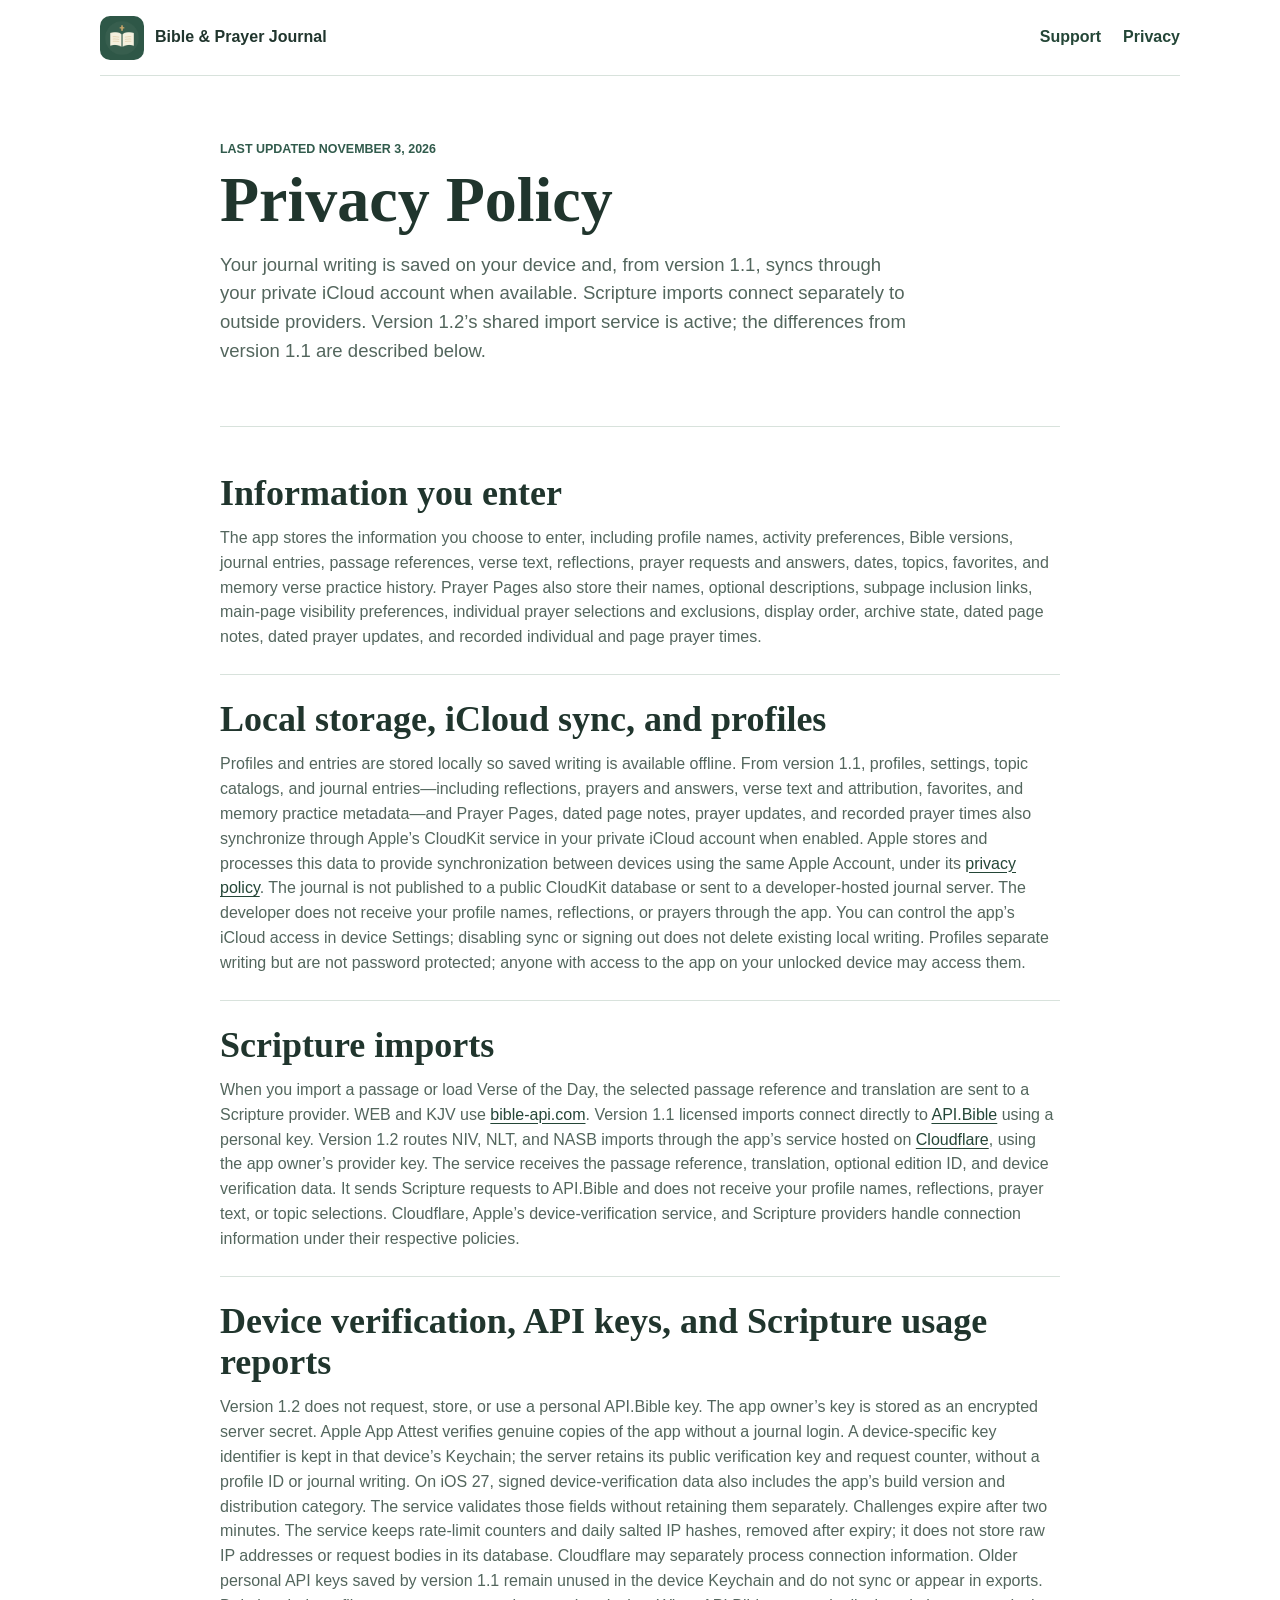
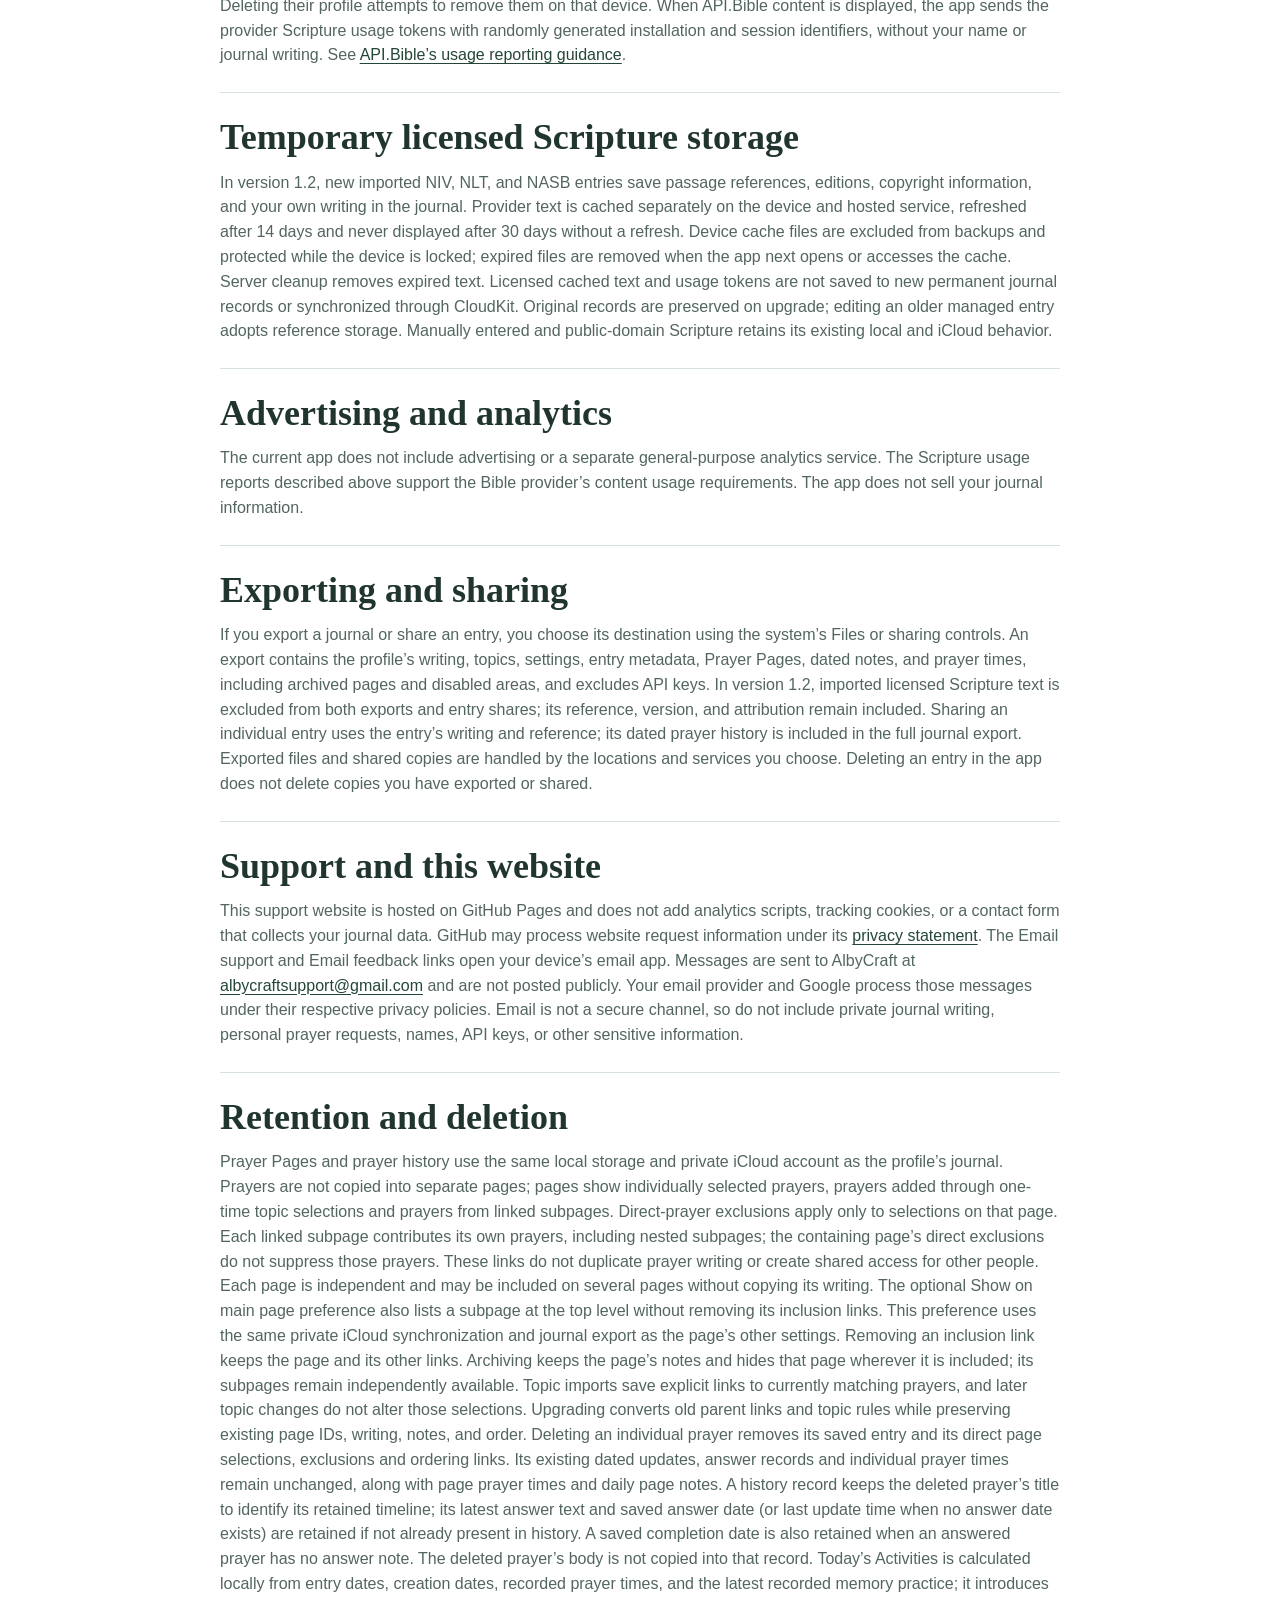
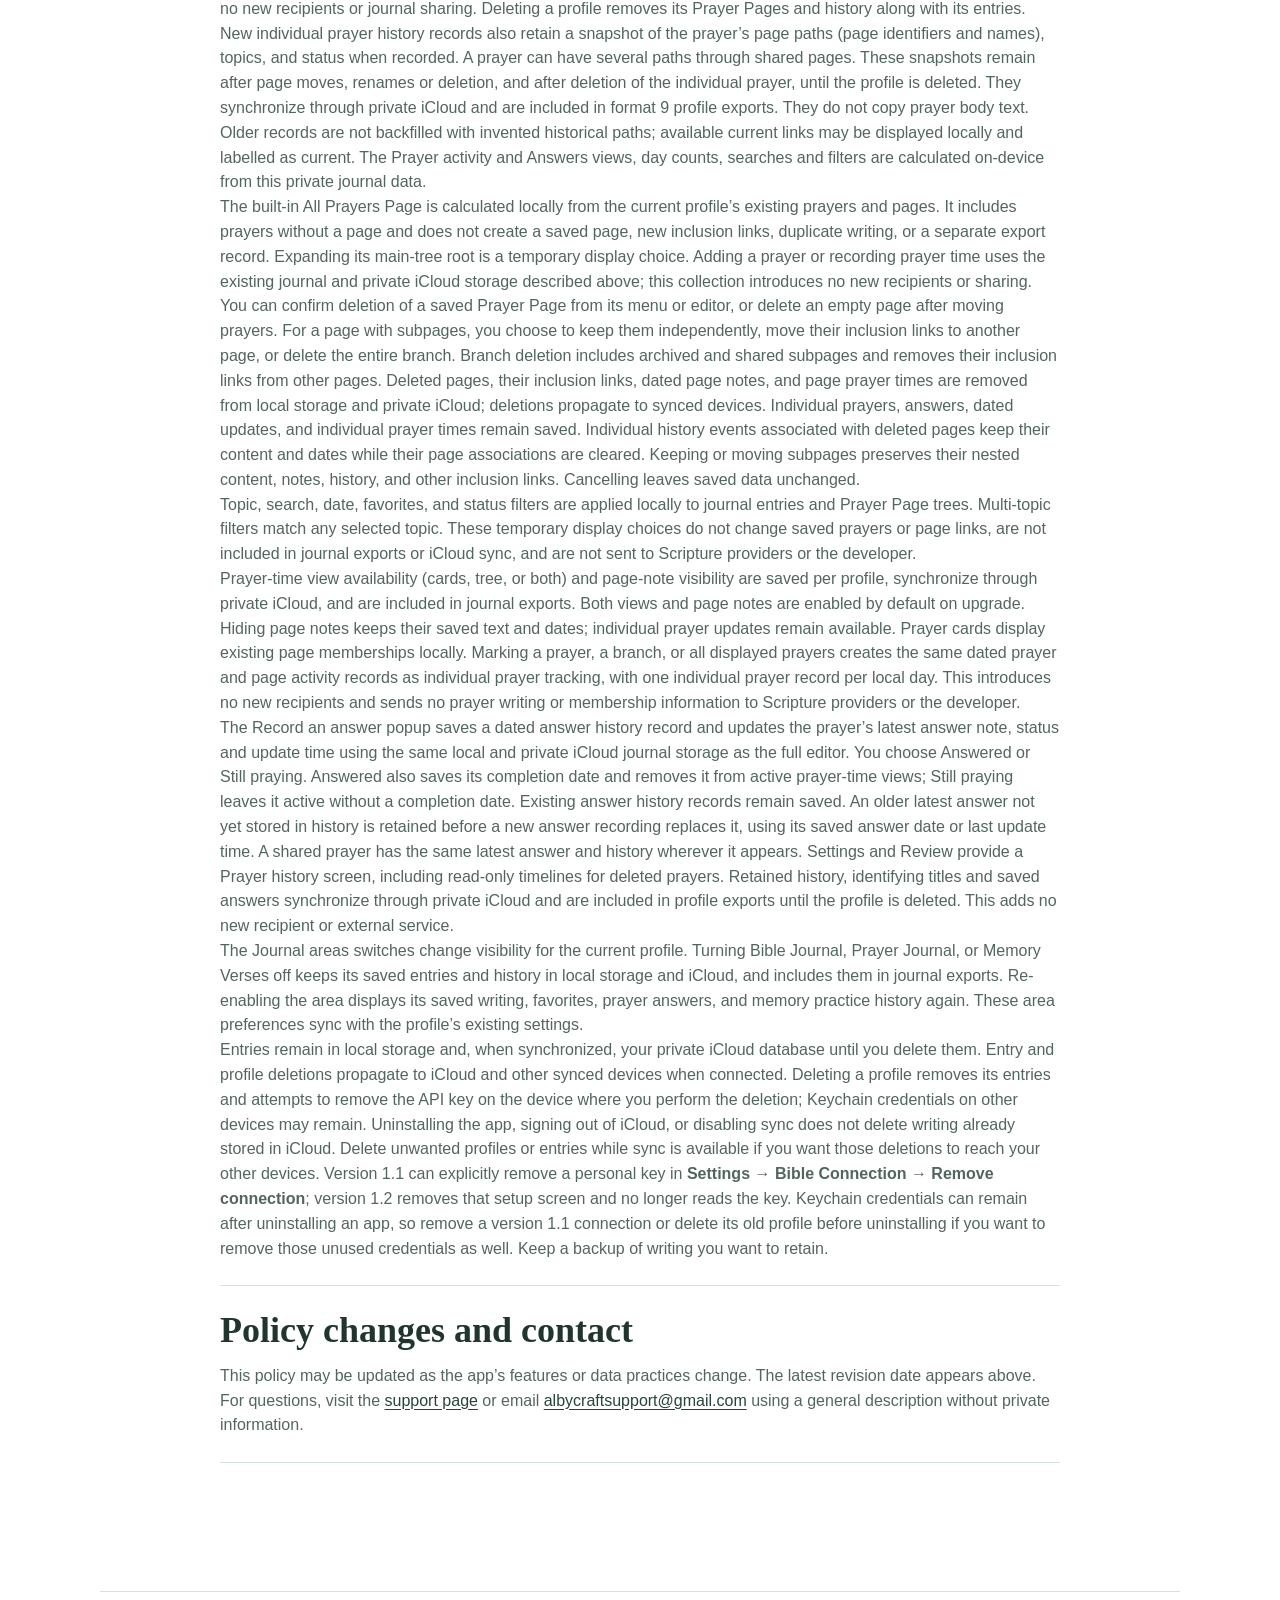
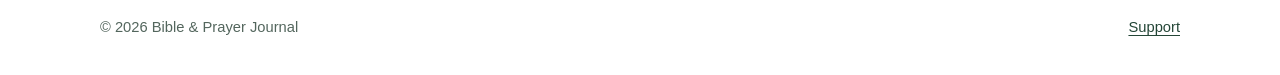
==== commit ad5e638f: "Clarify older answered prayers without notes" ====
--- a/privacy.html
+++ b/privacy.html
@@ -62,7 +62,7 @@
       </section>
       <section>
         <h2>Retention and deletion</h2>
-        <p>Prayer Pages and prayer history use the same local storage and private iCloud account as the profile’s journal. Prayers are not copied into separate pages; pages show individually selected prayers, prayers added through one-time topic selections and prayers from linked subpages. Direct-prayer exclusions apply only to selections on that page. Each linked subpage contributes its own prayers, including nested subpages; the containing page’s direct exclusions do not suppress those prayers. These links do not duplicate prayer writing or create shared access for other people. Each page is independent and may be included on several pages without copying its writing. The optional Show on main page preference also lists a subpage at the top level without removing its inclusion links. This preference uses the same private iCloud synchronization and journal export as the page’s other settings. Removing an inclusion link keeps the page and its other links. Archiving keeps the page’s notes and hides that page wherever it is included; its subpages remain independently available. Topic imports save explicit links to currently matching prayers, and later topic changes do not alter those selections. Upgrading converts old parent links and topic rules while preserving existing page IDs, writing, notes, and order. Deleting an individual prayer removes its saved entry and its direct page selections, exclusions and ordering links. Its existing dated updates, answer records and individual prayer times remain unchanged, along with page prayer times and daily page notes. A history record keeps the deleted prayer’s title to identify its retained timeline; its latest answer text and saved answer date (or last update time when no answer date exists) are retained if not already present in history. The deleted prayer’s body is not copied into that record. Today’s Activities is calculated locally from entry dates, creation dates, recorded prayer times, and the latest recorded memory practice; it introduces no new recipients or journal sharing. Deleting a profile removes its Prayer Pages and history along with its entries.</p>
+        <p>Prayer Pages and prayer history use the same local storage and private iCloud account as the profile’s journal. Prayers are not copied into separate pages; pages show individually selected prayers, prayers added through one-time topic selections and prayers from linked subpages. Direct-prayer exclusions apply only to selections on that page. Each linked subpage contributes its own prayers, including nested subpages; the containing page’s direct exclusions do not suppress those prayers. These links do not duplicate prayer writing or create shared access for other people. Each page is independent and may be included on several pages without copying its writing. The optional Show on main page preference also lists a subpage at the top level without removing its inclusion links. This preference uses the same private iCloud synchronization and journal export as the page’s other settings. Removing an inclusion link keeps the page and its other links. Archiving keeps the page’s notes and hides that page wherever it is included; its subpages remain independently available. Topic imports save explicit links to currently matching prayers, and later topic changes do not alter those selections. Upgrading converts old parent links and topic rules while preserving existing page IDs, writing, notes, and order. Deleting an individual prayer removes its saved entry and its direct page selections, exclusions and ordering links. Its existing dated updates, answer records and individual prayer times remain unchanged, along with page prayer times and daily page notes. A history record keeps the deleted prayer’s title to identify its retained timeline; its latest answer text and saved answer date (or last update time when no answer date exists) are retained if not already present in history. A saved completion date is also retained when an answered prayer has no answer note. The deleted prayer’s body is not copied into that record. Today’s Activities is calculated locally from entry dates, creation dates, recorded prayer times, and the latest recorded memory practice; it introduces no new recipients or journal sharing. Deleting a profile removes its Prayer Pages and history along with its entries.</p>
         <p>New individual prayer history records also retain a snapshot of the prayer’s page paths (page identifiers and names), topics, and status when recorded. A prayer can have several paths through shared pages. These snapshots remain after page moves, renames or deletion, and after deletion of the individual prayer, until the profile is deleted. They synchronize through private iCloud and are included in format 9 profile exports. They do not copy prayer body text. Older records are not backfilled with invented historical paths; available current links may be displayed locally and labelled as current. The Prayer activity and Answers views, day counts, searches and filters are calculated on-device from this private journal data.</p>
         <p>The built-in All Prayers Page is calculated locally from the current profile’s existing prayers and pages. It includes prayers without a page and does not create a saved page, new inclusion links, duplicate writing, or a separate export record. Expanding its main-tree root is a temporary display choice. Adding a prayer or recording prayer time uses the existing journal and private iCloud storage described above; this collection introduces no new recipients or sharing.</p>
         <p>You can confirm deletion of a saved Prayer Page from its menu or editor, or delete an empty page after moving prayers. For a page with subpages, you choose to keep them independently, move their inclusion links to another page, or delete the entire branch. Branch deletion includes archived and shared subpages and removes their inclusion links from other pages. Deleted pages, their inclusion links, dated page notes, and page prayer times are removed from local storage and private iCloud; deletions propagate to synced devices. Individual prayers, answers, dated updates, and individual prayer times remain saved. Individual history events associated with deleted pages keep their content and dates while their page associations are cleared. Keeping or moving subpages preserves their nested content, notes, history, and other inclusion links. Cancelling leaves saved data unchanged.</p>
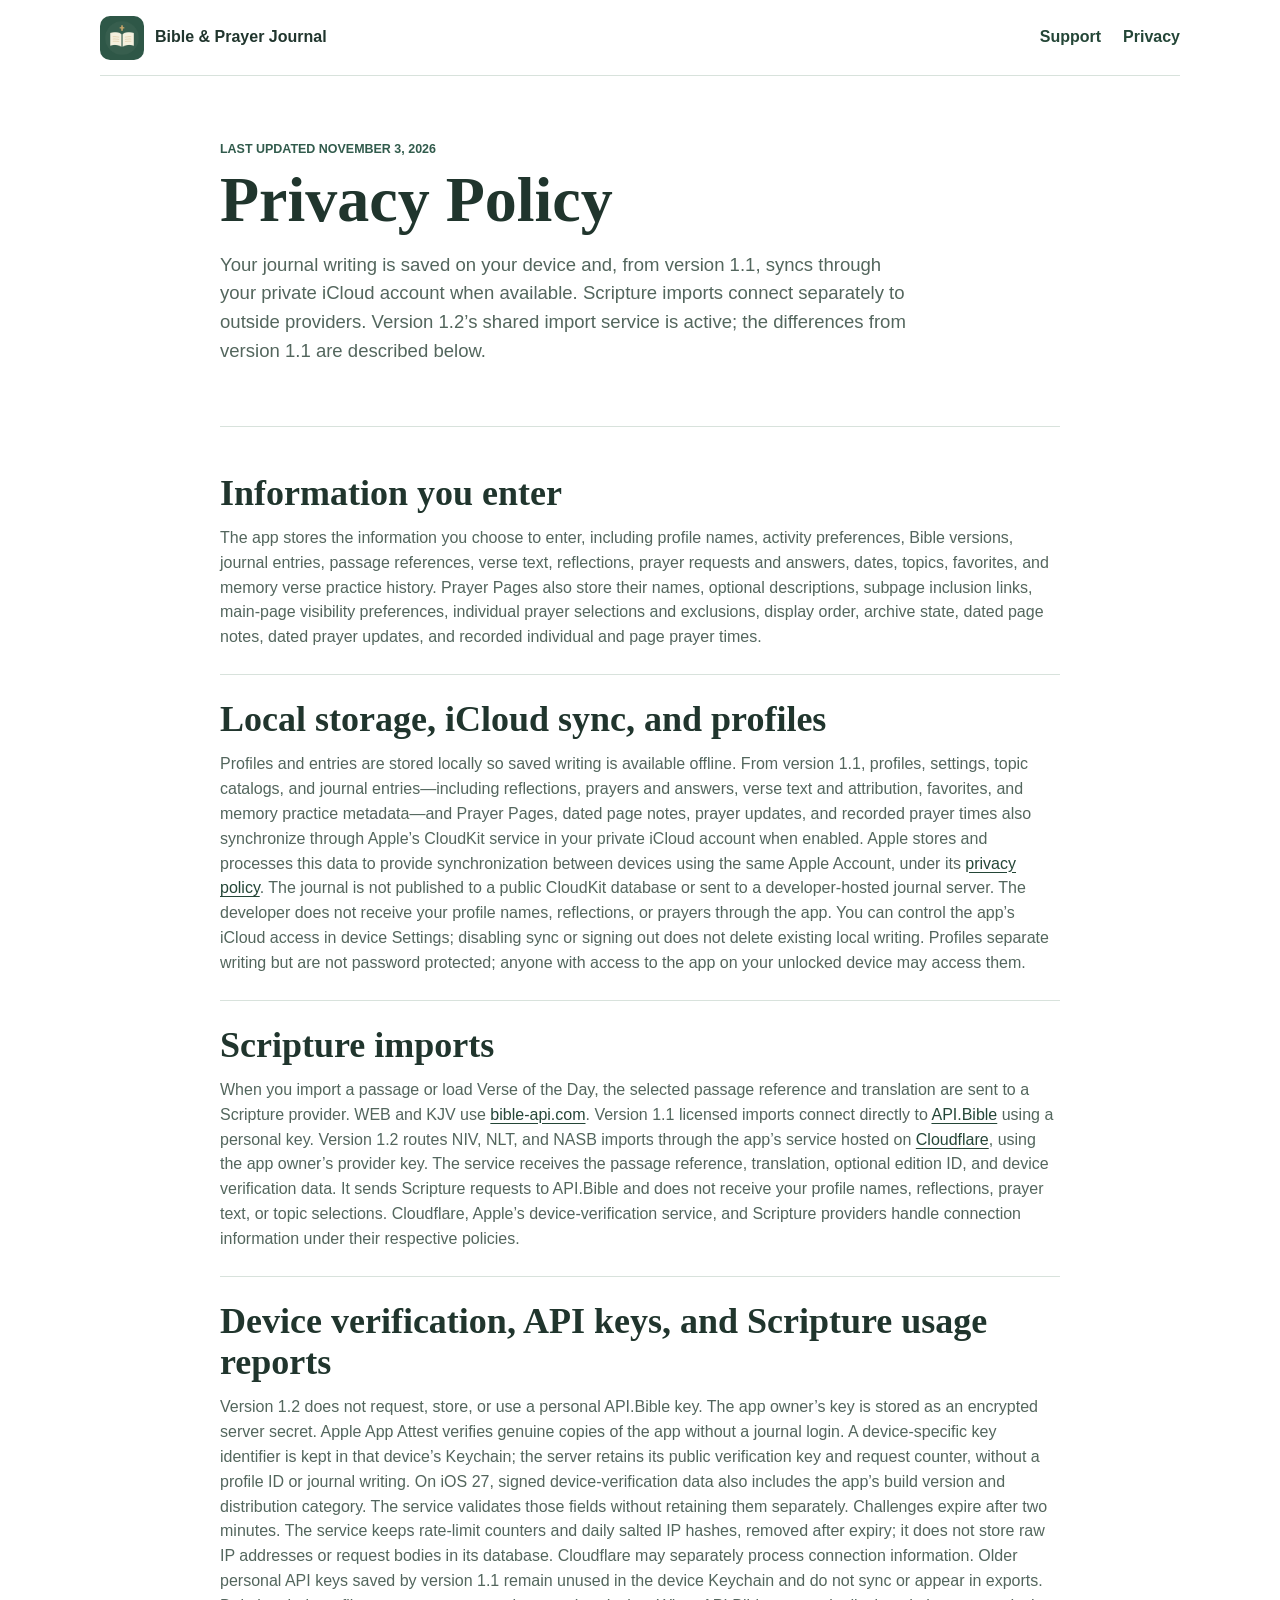
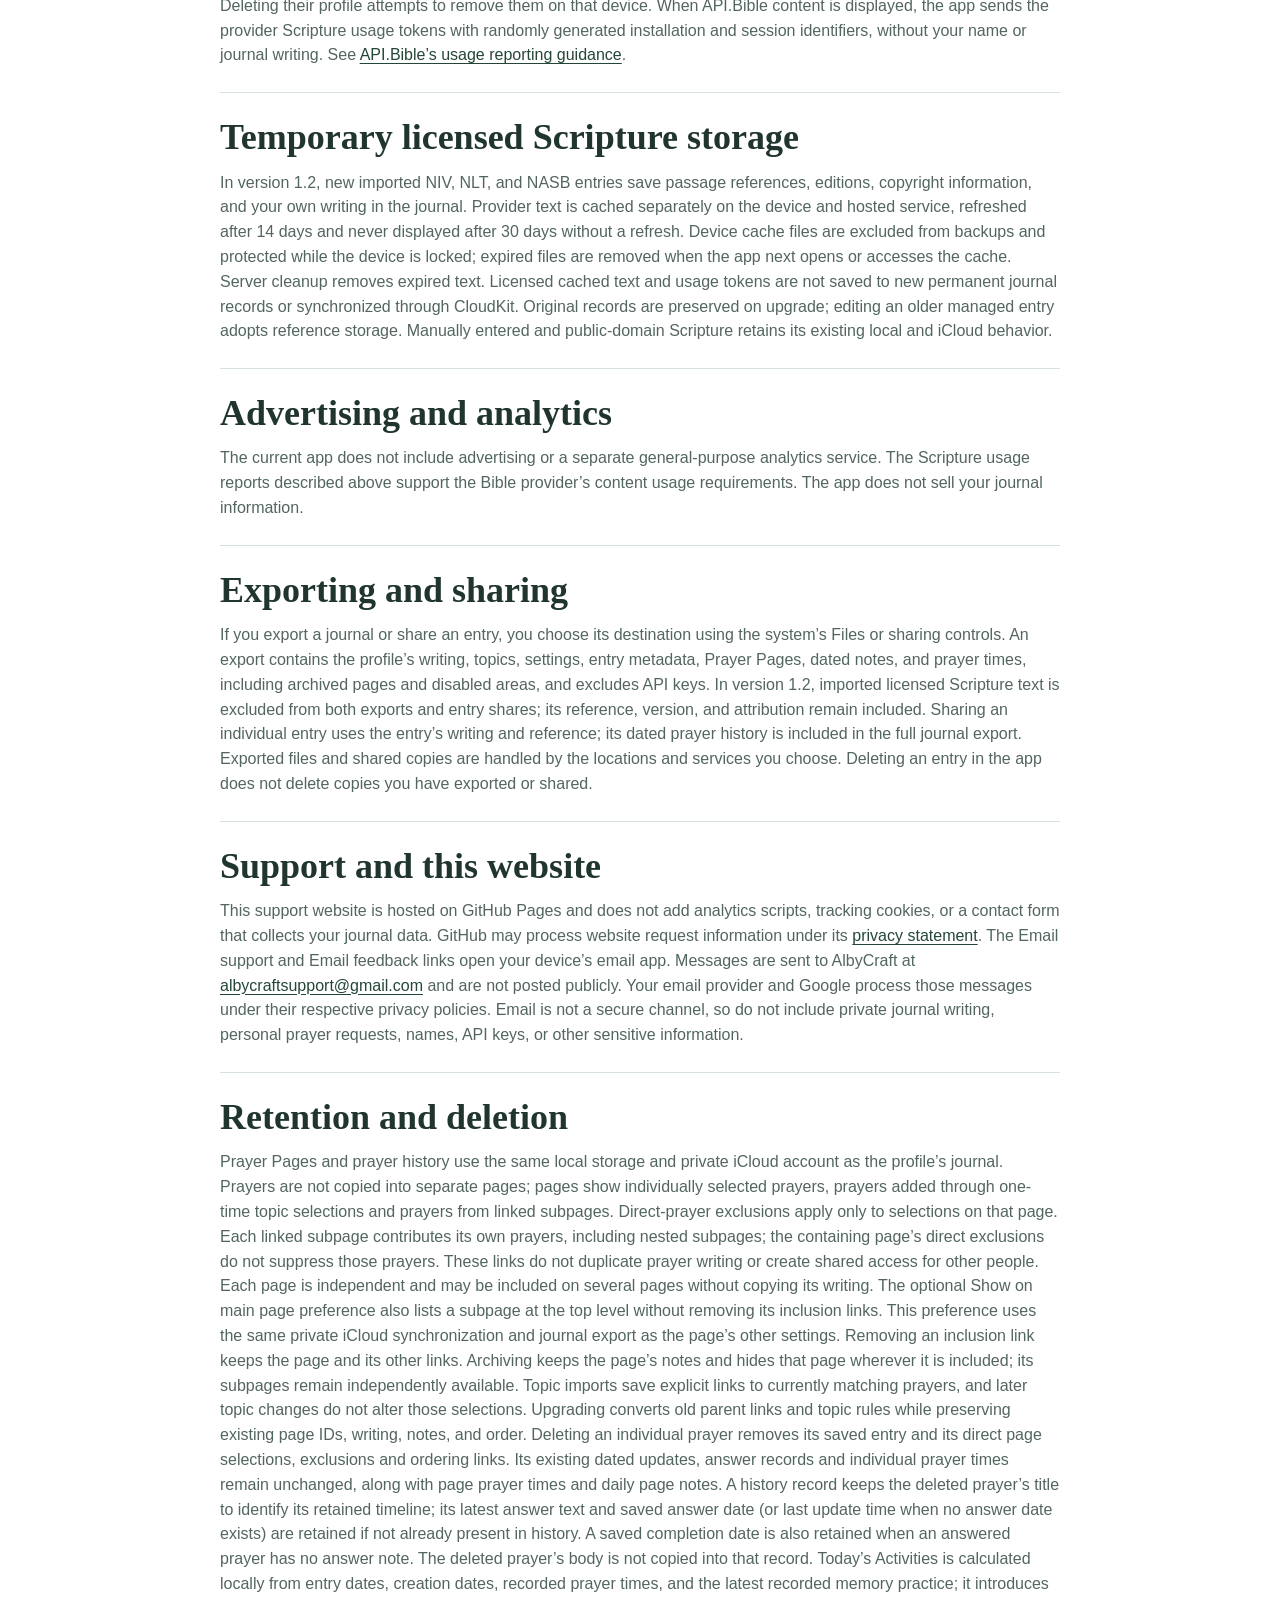
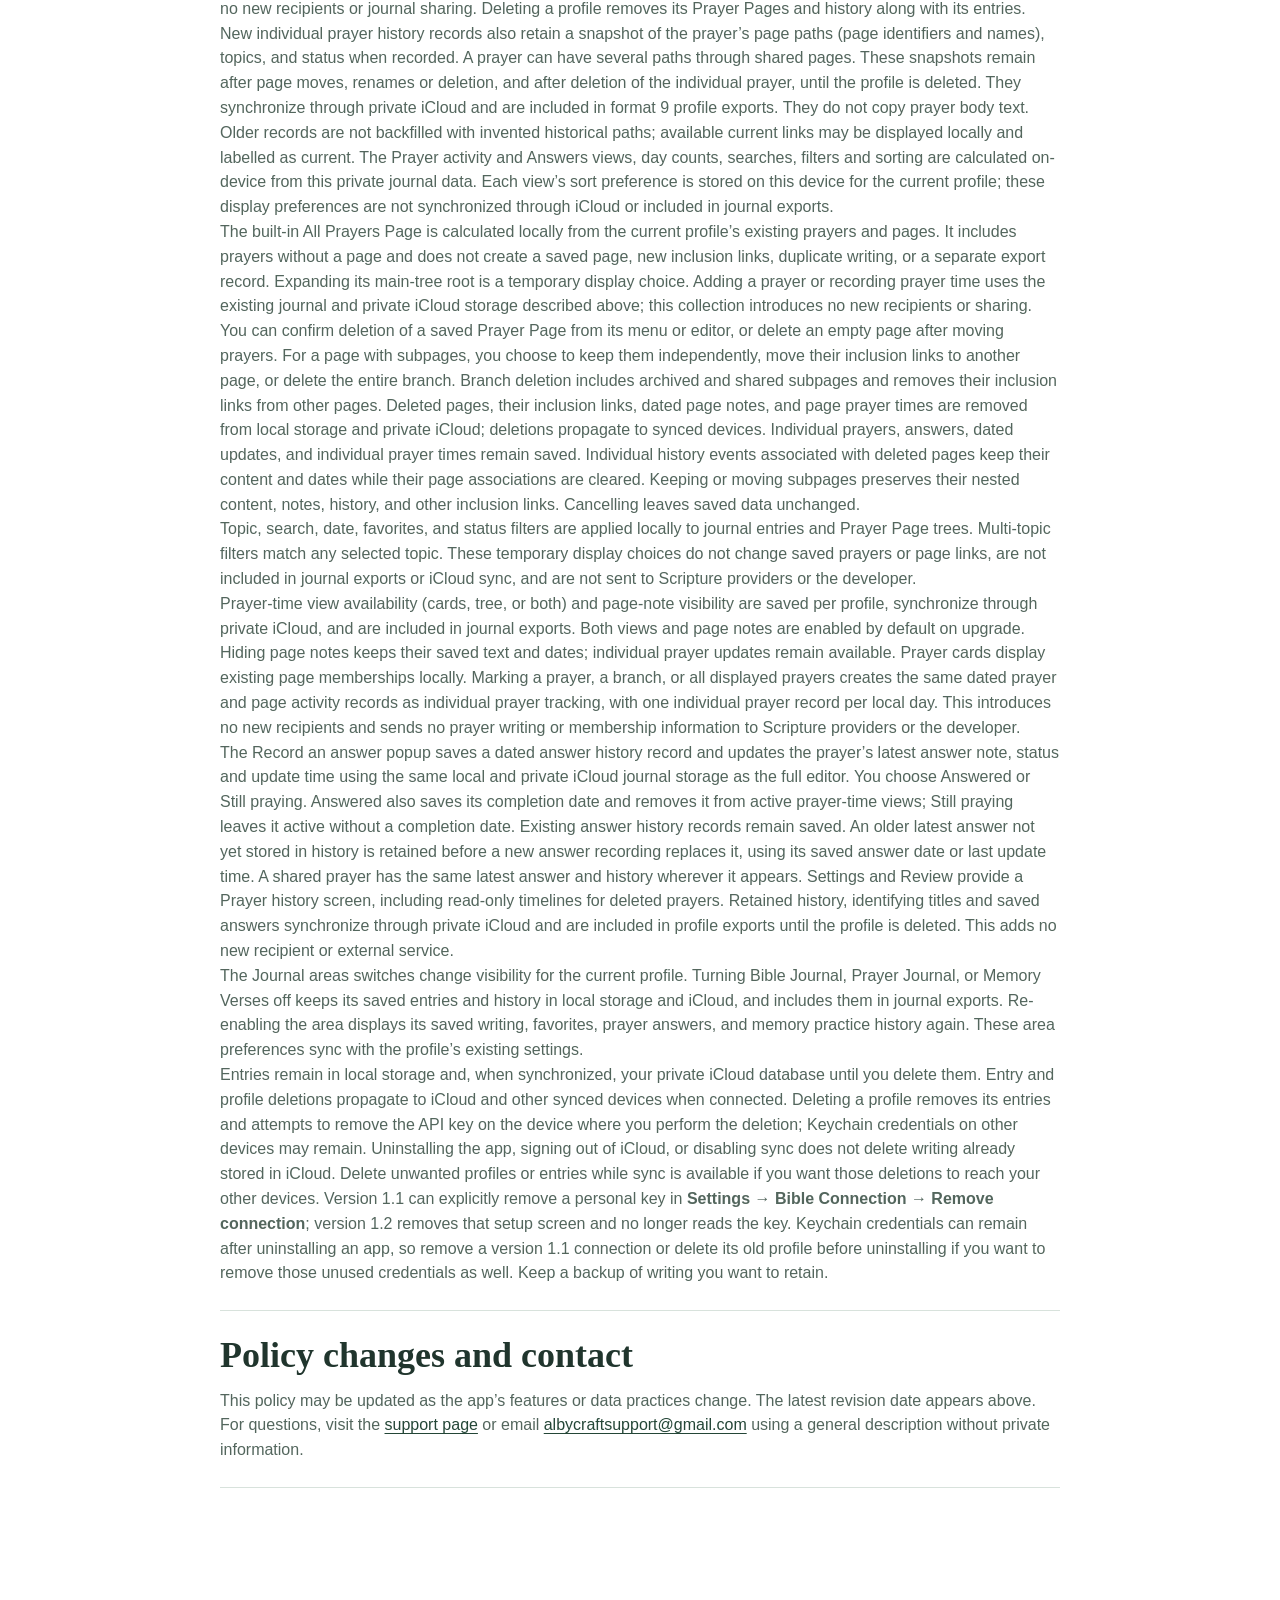
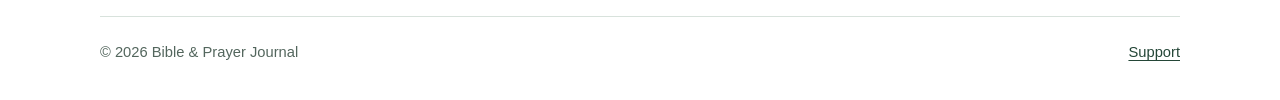
==== commit 4a5f15b1: "Document Prayer History shortcuts and sorting" ====
--- a/privacy.html
+++ b/privacy.html
@@ -63,7 +63,7 @@
       <section>
         <h2>Retention and deletion</h2>
         <p>Prayer Pages and prayer history use the same local storage and private iCloud account as the profile’s journal. Prayers are not copied into separate pages; pages show individually selected prayers, prayers added through one-time topic selections and prayers from linked subpages. Direct-prayer exclusions apply only to selections on that page. Each linked subpage contributes its own prayers, including nested subpages; the containing page’s direct exclusions do not suppress those prayers. These links do not duplicate prayer writing or create shared access for other people. Each page is independent and may be included on several pages without copying its writing. The optional Show on main page preference also lists a subpage at the top level without removing its inclusion links. This preference uses the same private iCloud synchronization and journal export as the page’s other settings. Removing an inclusion link keeps the page and its other links. Archiving keeps the page’s notes and hides that page wherever it is included; its subpages remain independently available. Topic imports save explicit links to currently matching prayers, and later topic changes do not alter those selections. Upgrading converts old parent links and topic rules while preserving existing page IDs, writing, notes, and order. Deleting an individual prayer removes its saved entry and its direct page selections, exclusions and ordering links. Its existing dated updates, answer records and individual prayer times remain unchanged, along with page prayer times and daily page notes. A history record keeps the deleted prayer’s title to identify its retained timeline; its latest answer text and saved answer date (or last update time when no answer date exists) are retained if not already present in history. A saved completion date is also retained when an answered prayer has no answer note. The deleted prayer’s body is not copied into that record. Today’s Activities is calculated locally from entry dates, creation dates, recorded prayer times, and the latest recorded memory practice; it introduces no new recipients or journal sharing. Deleting a profile removes its Prayer Pages and history along with its entries.</p>
-        <p>New individual prayer history records also retain a snapshot of the prayer’s page paths (page identifiers and names), topics, and status when recorded. A prayer can have several paths through shared pages. These snapshots remain after page moves, renames or deletion, and after deletion of the individual prayer, until the profile is deleted. They synchronize through private iCloud and are included in format 9 profile exports. They do not copy prayer body text. Older records are not backfilled with invented historical paths; available current links may be displayed locally and labelled as current. The Prayer activity and Answers views, day counts, searches and filters are calculated on-device from this private journal data.</p>
+        <p>New individual prayer history records also retain a snapshot of the prayer’s page paths (page identifiers and names), topics, and status when recorded. A prayer can have several paths through shared pages. These snapshots remain after page moves, renames or deletion, and after deletion of the individual prayer, until the profile is deleted. They synchronize through private iCloud and are included in format 9 profile exports. They do not copy prayer body text. Older records are not backfilled with invented historical paths; available current links may be displayed locally and labelled as current. The Prayer activity and Answers views, day counts, searches, filters and sorting are calculated on-device from this private journal data. Each view’s sort preference is stored on this device for the current profile; these display preferences are not synchronized through iCloud or included in journal exports.</p>
         <p>The built-in All Prayers Page is calculated locally from the current profile’s existing prayers and pages. It includes prayers without a page and does not create a saved page, new inclusion links, duplicate writing, or a separate export record. Expanding its main-tree root is a temporary display choice. Adding a prayer or recording prayer time uses the existing journal and private iCloud storage described above; this collection introduces no new recipients or sharing.</p>
         <p>You can confirm deletion of a saved Prayer Page from its menu or editor, or delete an empty page after moving prayers. For a page with subpages, you choose to keep them independently, move their inclusion links to another page, or delete the entire branch. Branch deletion includes archived and shared subpages and removes their inclusion links from other pages. Deleted pages, their inclusion links, dated page notes, and page prayer times are removed from local storage and private iCloud; deletions propagate to synced devices. Individual prayers, answers, dated updates, and individual prayer times remain saved. Individual history events associated with deleted pages keep their content and dates while their page associations are cleared. Keeping or moving subpages preserves their nested content, notes, history, and other inclusion links. Cancelling leaves saved data unchanged.</p>
         <p>Topic, search, date, favorites, and status filters are applied locally to journal entries and Prayer Page trees. Multi-topic filters match any selected topic. These temporary display choices do not change saved prayers or page links, are not included in journal exports or iCloud sync, and are not sent to Scripture providers or the developer.</p>
